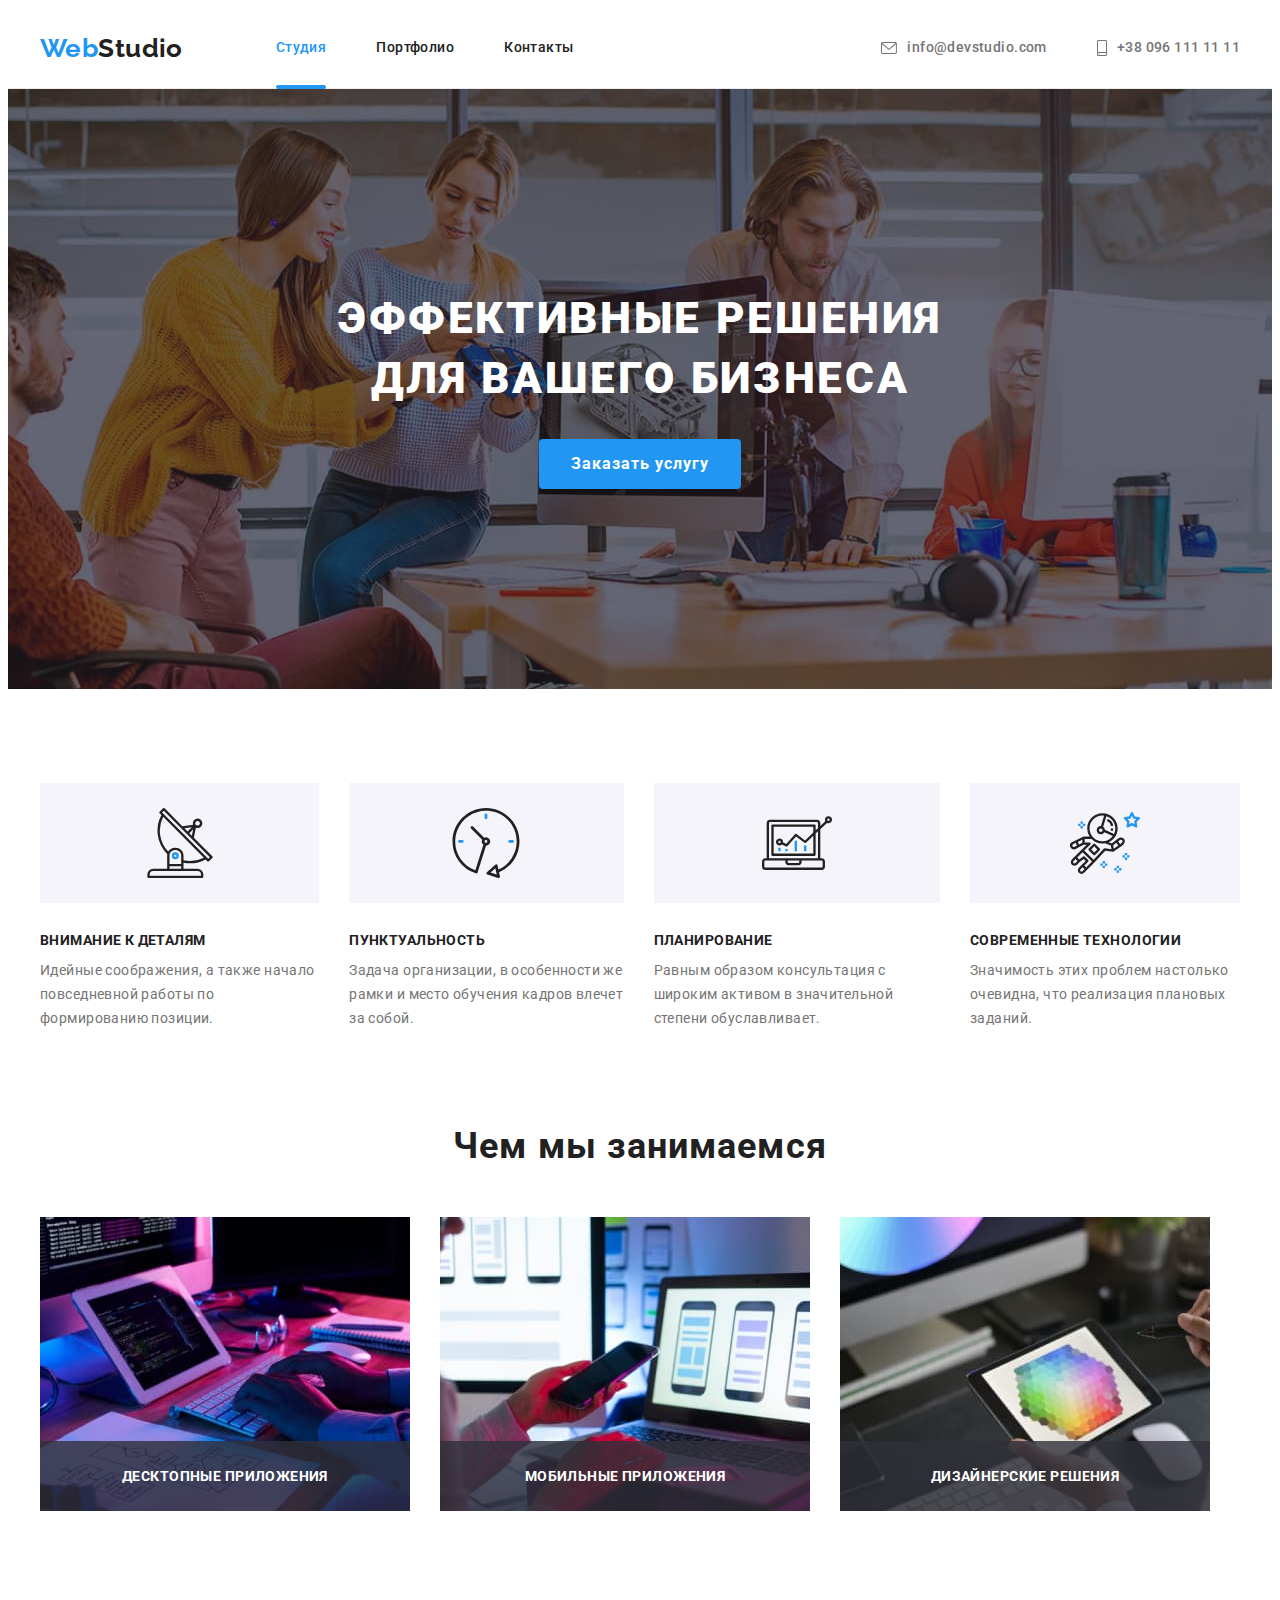
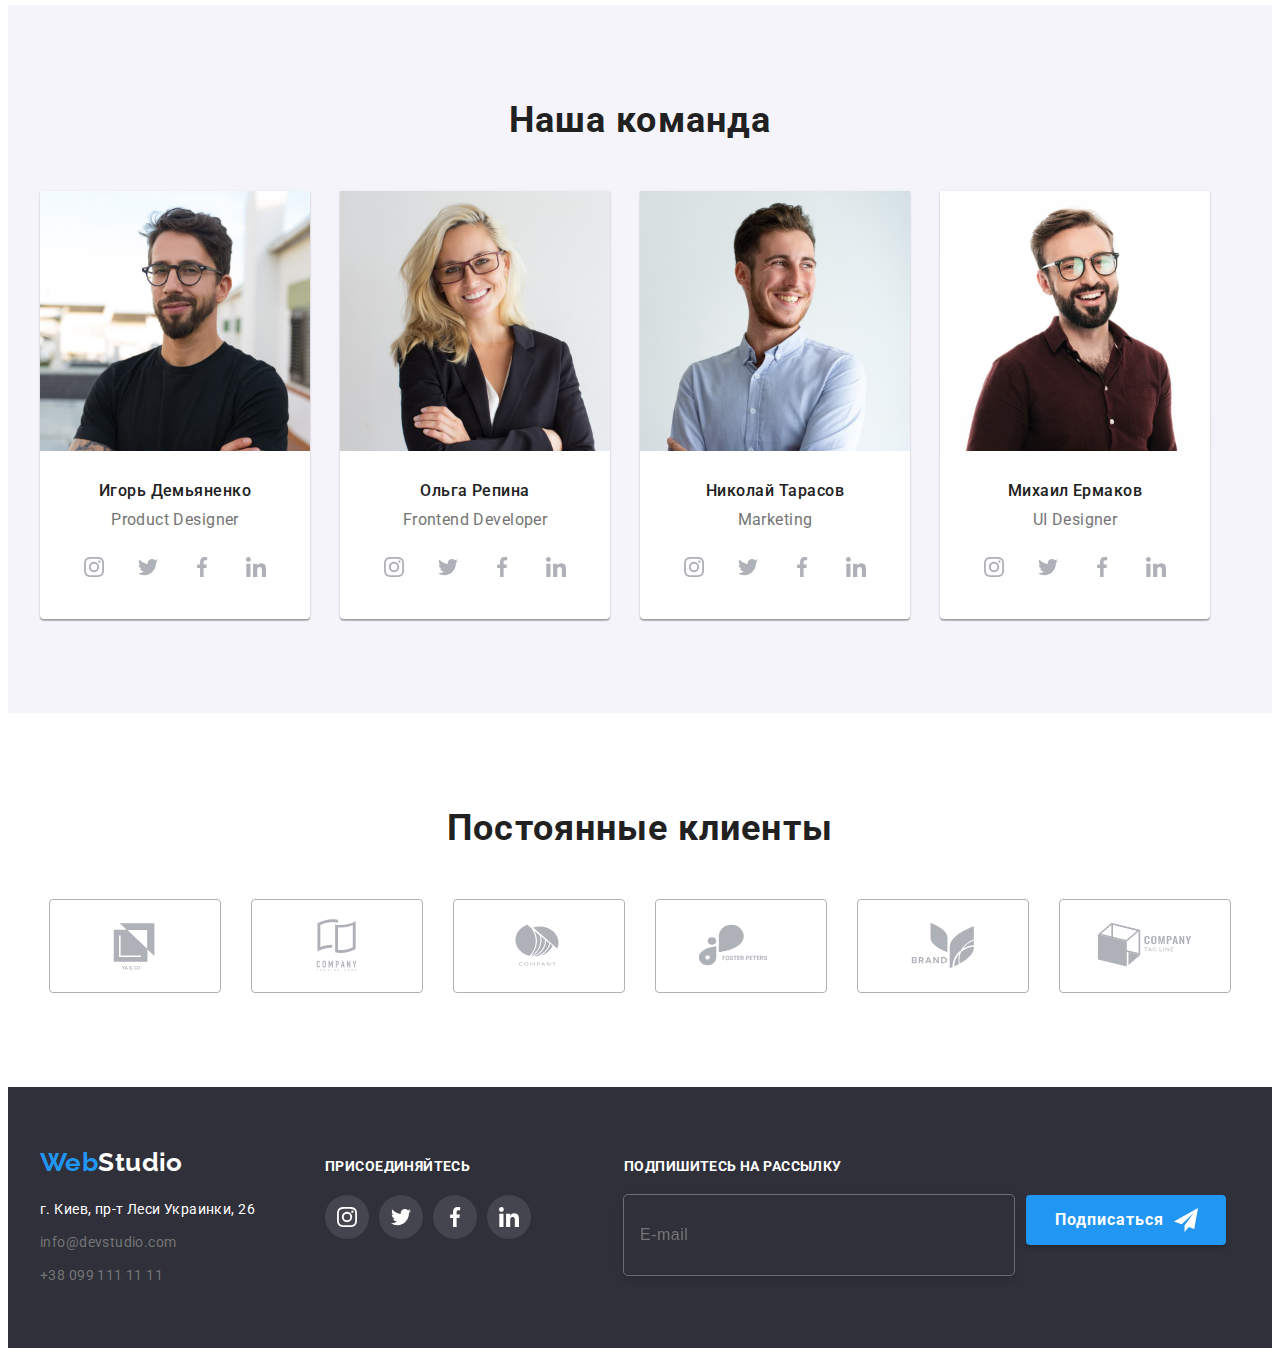
==== index.html @ 765ac51c "Initial commit" ====
<!DOCTYPE html>
<html lang="ru">
  <head>
    <meta charset="UTF-8" />
    <meta http-equiv="X-UA-Compatible" content="IE=edge" />
    <meta name="viewport" content="width=device-width, initial-scale=1.0" />
    <title>HomeWork</title>
    <!-- normolize -->
    <link
      rel="stylesheet"
      href="https://cdnjs.cloudflare.com/ajax/libs/modern-normalize/1.1.0/modern-normalize.min.css"
      integrity="sha512-wpPYUAdjBVSE4KJnH1VR1HeZfpl1ub8YT/NKx4PuQ5NmX2tKuGu6U/JRp5y+Y8XG2tV+wKQpNHVUX03MfMFn9Q=="
      crossorigin="anonymous"
      referrerpolicy="no-referrer"
    />

    <!-- styles -->
    <link rel="stylesheet" href="./css/styles.css" />
    <!-- fonts -->
    <link rel="preconnect" href="https://fonts.googleapis.com" />
    <link rel="preconnect" href="https://fonts.gstatic.com" crossorigin />
    <link
      href="https://fonts.googleapis.com/css2?family=Raleway:wght@700&family=Roboto:wght@400;500;700;900&display=swap"
      rel="stylesheet"
    />
  </head>

  <body>
    <header class="site-top">
      <div class="container head-nav">
        <nav class="site-top-nav">
          <a class="link logo top" href="./index.html" lang="en"
            >Web<span class="half-logo-top">Studio</span></a
          >
          <ul class="list site-nav">
            <li class="menu menu-current">
              <a class="link studio current" href="./index.html">Студия</a>
            </li>
            <li class="menu">
              <a class="link portfolio" href="./portfolio.html">Портфолио</a>
            </li>
            <li class="menu">
              <a class="link contacts" href="#">Контакты</a>
            </li>
          </ul>
        </nav>
        <ul class="list site-contact">
          <li class="menu">
            <a class="link email" href="mailto:info@devstudio.com">
                <svg class="icon-email" width="16" height="12">
                    <use href="./images/icons.svg#icon-email"></use>
                </svg>
                info@devstudio.com
            </a>
          </li>
          <li class="menu">
            <a class="link tel" href="tel:+380961111111">
                <svg class="icon-smartphone" width="10" height="16">
                    <use href="./images/icons.svg#icon-smartphone"></use>
                </svg>
                +38 096 111 11 11</a>
          </li>
        </ul>
      </div>
    </header>
    <main>
      <!-- section hat -->
      <!-- <div class="overlay"> -->
      <section class="hat">
        <div class="container">
          <h1 class="tagline-hat">Эффективные решения для вашего бизнеса</h1>
          <button class="hat-btn"  type="button" data-modal-open>Заказать услугу</button>
        </div>
      </section>
      <!-- </div> -->

      <!--section peculiarities -->
      <section class="peculiarities section">
        <div class="container">
          <h2 class="visually-hidden">Особенности</h2>
          <ul class="list peculiarities-list">
            <li class="ideas">
                <div class="container-icon">
                    <svg class="icon-antenna" width="70" height="70">
                    <use href="./images/icons.svg#icon-antenna"></use>
                  </svg>
                </div>
                
              <h3 class="tagline-peculiarities">Внимание к деталям</h3>
              <p class="different-peculiarities">
                Идейные соображения, а также начало повседневной работы по формированию позиции.
              </p>
            </li>
            <li class="ideas">
                <div class="container-icon">
                    <svg class="icon-clock" width="70" height="70">
                    <use href="./images/icons.svg#icon-clock"></use>
                  </svg>
                </div>
              <h3 class="tagline-peculiarities">Пунктуальность</h3>
              <p class="different-peculiarities">
                Задача организации, в особенности же рамки и место обучения кадров влечет за собой.
              </p>
            </li>
            <li class="ideas">
                <div class="container-icon">
                    <svg class="icon-diagram" width="70" height="70">
                    <use href="./images/icons.svg#icon-diagram"></use>
                  </svg>
                </div>
              <h3 class="tagline-peculiarities">Планирование</h3>
              <p class="different-peculiarities">
                Равным образом консультация с широким активом в значительной степени обуславливает.
              </p>
            </li>

            <li class="ideas">
                <div class="container-icon">
                    <svg class="icon-astronaut" width="70" height="70">
                    <use href="./images/icons.svg#icon-astronaut"></use>
                  </svg>
                </div>
              <h3 class="tagline-peculiarities">Современные технологии</h3>
              <p class="different-peculiarities">
                Значимость этих проблем настолько очевидна, что реализация плановых заданий.
              </p>
            </li>
          </ul>
        </div>
      </section>

      <!-- We doing -->
      <section class="we-doing section">
        <div class="container">
          <h2 class="tageline-we-doing">Чем мы занимаемся</h2>
          <ul class="list we-doing-list">
            <li class="paragraf">
              <img class="we-doing-picture" src="images/backend.jpg" alt="backend" width="370" />
              <p class="we-doing-picture-description">Десктопные приложения</p>
            </li>
            <li class="paragraf">
              <img class="we-doing-picture" src="images/frontend.jpg" alt="frontend" width="370" />
              <p class="we-doing-picture-description">Мобильные приложения</p>
            </li>
            <li class="paragraf">
              <img class="we-doing-picture" src="images/design.jpg" alt="design" width="370" />
              <p class="we-doing-picture-description">Дизайнерские решения</p>
            </li>
          </ul>
        </div>
      </section>

      <!-- Our team -->
      <section class="our-team section">
        <div class="container">
          <h2 class="our-team-tagline">Наша команда</h2>
          <ul class="list our-team-list">
            <li class="our-team-block">
              <img
                class="our-team-picture demianenko"
                src="images/id.jpg"
                alt="product designer"
                width="270"
              />
              <div class="container-team">
                <h3 class="name-our-team">Игорь Демьяненко</h3>
                <p class="description-our-team" lang="en">Product Designer</p>
                <ul class="list social-team-list">
                  <li class="social-team-li">
                    <a class="link social-team-link" href="#" target="_blank" rel="noreferrer noopener">
                      <svg class="icon-social-team" width="20" height="20">
                        <use href="./images/icons.svg#icon-instagram"></use>
                      </svg>
                    </a>
                  </li>
                  <li class="social-team-li">
                    <a class="link social-team-link" href="#" target="_blank" rel="noreferrer noopener">
                      <svg class="icon-social-team" width="20" height="20">
                        <use href="./images/icons.svg#icon-twitter"></use>
                      </svg>
                    </a>
                  </li>
                  <li class="social-team-li">
                    <a class="link social-team-link" href="#" target="_blank" rel="noreferrer noopener">
                      <svg class="icon-social-team" width="20" height="20">
                        <use href="./images/icons.svg#icon-facebook"></use>
                      </svg>
                    </a>
                  </li>
                  <li class="social-team-li">
                    <a class="link social-team-link" href="#" target="_blank" rel="noreferrer noopener">
                      <svg class="icon-social-team" width="20" height="20">
                        <use href="./images/icons.svg#icon-linkedin"></use>
                      </svg>
                    </a>
                  </li>
                </ul>

              </div>
            </li>
            <li class="our-team-block">
              <img
                class="our-team-picture repina"
                src="images/ot.jpg"
                alt="frontend developer"
                width="270"
              />
              <div class="container-team">
                <h3 class="name-our-team">Ольга Репина</h3>
                <p class="description-our-team" lang="en">Frontend Developer</p>
                <ul class="list social-team-list">
                  <li class="social-team-li">
                    <a class="link social-team-link" href="#" target="_blank" rel="noreferrer noopener">
                      <svg class="icon-social-team width="20" height="20">
                        <use href="./images/icons.svg#icon-instagram"></use>
                      </svg>
                    </a>
                  </li>
                  <li class="social-team-li">
                    <a class="link social-team-link" href="#" target="_blank" rel="noreferrer noopener">
                      <svg class="icon-social-team width="20" height="20">
                        <use href="./images/icons.svg#icon-twitter"></use>
                      </svg>
                    </a>
                  </li>
                  <li class="social-team-li">
                    <a class="link social-team-link" href="#" target="_blank" rel="noreferrer noopener">
                      <svg class="icon-social-team width="20" height="20">
                        <use href="./images/icons.svg#icon-facebook"></use>
                      </svg>
                    </a>
                  </li>
                  <li class="social-team-li">
                    <a class="link social-team-link" href="#" target="_blank" rel="noreferrer noopener">
                      <svg class="icon-social-team width="20" height="20">
                        <use href="./images/icons.svg#icon-linkedin"></use>
                      </svg>
                    </a>
                  </li>
                </ul> 
              </div>
            </li>
            <li class="our-team-block">
              <img
                class="our-team-picture tarasov"
                src="images/nt.jpg"
                alt="marketing"
                width="270"/>
              <div class="container-team">
                <h3 class="name-our-team">Николай Тарасов</h3>
                <p class="description-our-team" lang="en">Marketing</p>
                <ul class="list social-team-list">
                  <li class="social-team-li">
                    <a class="link social-team-link" href="#" target="_blank" rel="noreferrer noopener">
                      <svg class="icon-social-team width="20" height="20">
                        <use href="./images/icons.svg#icon-instagram"></use>
                      </svg>
                  </a>
                  </li>
                  <li class="social-team-li">
                    <a class="link social-team-link" href="#" target="_blank" rel="noreferrer noopener">
                      <svg class="icon-social-team width="20" height="20">
                        <use href="./images/icons.svg#icon-twitter"></use>
                      </svg>
                    </a>
                  </li>
                  <li class="social-team-li">
                    <a class="link social-team-link" href="#" target="_blank" rel="noreferrer noopener">
                      <svg class="icon-social-team width="20" height="20">
                        <use href="./images/icons.svg#icon-facebook"></use>
                      </svg>
                    </a>
                  </li>
                  <li class="social-team-li">
                    <a class="link social-team-link" href="#" target="_blank" rel="noreferrer noopener">
                      <svg class="icon-social-team width="20" height="20">
                        <use href="./images/icons.svg#icon-linkedin"></use>
                      </svg>
                    </a>
                  </li>
                </ul> 
              </div>
            </li>
            <li class="our-team-block">
              <img
                class="our-team-picture ermakov"
                src="images/img-3.jpg"
                alt="UI designer"
                width="270"
              />
              <div class="container-team">
                <h3 class="name-our-team">Михаил Ермаков</h3>
                <p class="description-our-team" lang="en">UI Designer</p>
                <ul class="list social-team-list">
                  <li class="social-team-li">
                    <a class="link social-team-link" href="#" target="_blank" rel="noreferrer noopener">
                      <svg class="icon-social-team width="20" height="20">
                        <use href="./images/icons.svg#icon-instagram"></use>
                      </svg>
                    </a>
                  </li>
                  <li class="social-team-li">
                    <a class="link social-team-link" href="#" target="_blank" rel="noreferrer noopener">
                      <svg class="icon-social-team width="20" height="20">
                        <use href="./images/icons.svg#icon-twitter"></use>
                      </svg>
                    </a>
                  </li>
                  <li class="social-team-li">
                    <a class="link social-team-link" href="#" target="_blank" rel="noreferrer noopener">
                      <svg class="icon-social-team width="20" height="20">
                        <use href="./images/icons.svg#icon-facebook"></use>
                      </svg>
                    </a>
                  </li>
                  <li class="social-team-li">
                    <a class="link social-team-link" href="#" target="_blank" rel="noreferrer noopener">
                      <svg class="icon-social-team width="20" height="20">
                        <use href="./images/icons.svg#icon-linkedin"></use>
                      </svg>
                    </a>
                  </li>
                </ul>
              </div>
            </li>
          </ul>
        </div>
      </section>
      <!-- постоянные клиенты -->
      <section class="section clients">
        <div class="container">
          <h2 class="tageline-clients">Постоянные клиенты</h2>
          <ul class="list our-clients">
            <li class="some-client">
              <a class="link clients-link" href="#" target="_blank" rel="noreferrer noopener">
                <svg class="icon-clients" width="106" height="60">
                  <use href="./images/icons.svg#icon-logo"></use>
                </svg>
              </a>
            </li>
            <li class="some-client">
              <a class="link clients-link" href="#" target="_blank" rel="noreferrer noopener">
                <svg class="icon-clients" width="106" height="60">
                  <use href="./images/icons.svg#icon-logo-1"></use>
                </svg>
              </a>
            </li>
            <li class="some-client">
              <a class="link clients-link" href="#" target="_blank" rel="noreferrer noopener">
                <svg class="icon-clients" width="106" height="60">
                  <use href="./images/icons.svg#icon-logo-2"></use>
                </svg>
              </a>
            </li>
            <li class="some-client">
              <a class="link clients-link" href="#" target="_blank" rel="noreferrer noopener">
                <svg class="icon-clients" width="106" height="60">
                  <use href="./images/icons.svg#icon-logo-3"></use>
                </svg>
              </a>
            </li>
            <li class="some-client">
              <a class="link clients-link" href="#" target="_blank" rel="noreferrer noopener">
                <svg class="icon-clients" width="106" height="60">
                  <use href="./images/icons.svg#icon-logo-4"></use>
                </svg>
              </a>
            </li>
            <li class="some-client">
              <a class="link clients-link" href="#" target="_blank" rel="noreferrer noopener">
                <svg class="icon-clients" width="106" height="60">
                  <use href="./images/icons.svg#icon-logo-5"></use>
                </svg>
              </a>
            </li>
          </ul>
        </div>
      </section>
    </main>

    <footer class="site-bottom">
      <div class="container container-bottom">
        <div class="bottom-nav">
          <a class="link logo bottom" href="./index.html" lang="en"
            >Web<span class="half-logo-bottom">Studio</span></a
          >
          <address class="navigation-bottom">
            <ul class="list bottom">
              <li>
                <a
                  class="link adress-bottom"
                  href="https://goo.gl/maps/gmw98fR5VfGrEu179"
                  target="_blank"
                  rel="noreferrer noopener"
                  >г. Киев, пр-т Леси Украинки, 26</a
                >
              </li>
              <li>
                <a class="link email-bottom" href="mailto:info@devstudio.com">info@devstudio.com</a>
              </li>
              <li>
                <a class="link tel-bottom" href="tel:+380991111111">+38 099 111 11 11</a>
              </li>
            </ul>
          </address>
        </div>
        <!-- соцсети -->
        
          <div class="bottom-social">
            <p class="tageline-social">присоединяйтесь</p>
            <ul class="list social-list">
              <li class="bottom-social-link">
                <a class="link bottom-link" href="#" target="_blank" rel="noreferrer noopener">
                    <svg class="icon-social-bottom" width="20" height="20">
                      <use href="./images/icons.svg#icon-instagram"></use>
                    </svg>
                  </a>
              </li>
              <li class="bottom-social-link">
                <a class="link bottom-link" href="#" target="_blank" rel="noreferrer noopener">
                    <svg class="icon-social-bottom" width="20" height="20">
                      <use href="./images/icons.svg#icon-twitter"></use>
                    </svg>
                  </a>
              </li>
              <li class="bottom-social-link">
                <a class="link bottom-link" href="#" target="_blank" rel="noreferrer noopener">
                    <svg class="icon-social-bottom" width="20" height="20">
                      <use href="./images/icons.svg#icon-facebook"></use>
                    </svg>
                  </a>
              </li>
              <li class="bottom-social-link">
                <a class="link bottom-link" href="#" target="_blank" rel="noreferrer noopener">
                    <svg class="icon-social-bottom" width="20" height="20">
                      <use href="./images/icons.svg#icon-linkedin"></use>
                    </svg>
                  </a>
              </li>
            </ul>
          </div>
          <!-- форма подписки -->
        <div class="container-form-bottom">
          <p class="tageline-social social-form-bottom">Подпишитесь на рассылку</p>
          <form class="form-bottom">
            <input class="bottom-input-email"
             type="email"
             name="bottom-user-email"
             placeholder="E-mail"
             id="bottom-user-mail"
             required>

             <button class=" btn bottom-submit-btn" type="submit">Подписаться
              <svg class="icon-send-bottom" width="24" height="24">
                <use href="./images/icons.svg#icon-send"></use>
              </svg>
             </button>
          </form>
        </div>
      </div>
    </footer>

    <!-- модальне вікно -->
    <div class="backdrop is-hidden" data-modal>
      <div class="modal" >
        <button class="close-button" type="button" data-modal-close>
          <svg class="icon-close" width="18" height="18">
            <use href="./images/icons.svg#icon-close-black"></use>
        </svg>
        </button>
        <!-- форма подписки -->
        
        <form class="modal-form" autocomplete="off">
          <p class="modal-tag">Оставьте свои данные, мы вам перезвоним</p>
          
          <div class="form-field form-field-name">
            <label class="form-label form-label-name" for="user-name">Имя
            </label>
            <input 
            class="form-input form-input-name" 
            type="text"  
            name="user-name"
            minlength="2" 
            id="user-name"
            required>
            <svg class=" icon-modal icon-person-modal" width="18" height="18">
              <use href="./images/icons.svg#icon-person-modal"></use>
            </svg>
          </div>

          <div class="form-field form-field-phone">
            <label class="form-label" for="user-phone" >Телефон
            </label>
            <input
            class="form-input form-input-phone" 
            type="tel"  
            name="user-phone" 
            id="user-phone"
            required>
            <svg class="icon-modal icon-phone-modal" width="18" height="18">
              <use href="./images/icons.svg#icon-phone-modal"></use>
            </svg>
            
          </div>

          <div class="form-field form-field-email">
            <label class="form-label" for="user-email">
              Почта 
            </label>
            <input
             class="form-input form-input-email"
             type="email" 
             name="user-email"
             id="user-mail"
             required>
            <svg class="icon-modal icon-email-modal" width="18" height="18">
              <use href="./images/icons.svg#icon-email-modal"></use>
            </svg>
          </div>

          <div class="form-field message">
            <label for="user-message" class="form-label">
            Комментарий
            </label>
            <textarea 
            class="form-message" 
            name="user-message" rows="5"
            minlength="5" 
            placeholder="Введите текст" 
            id="user-message"></textarea>
          </div>

          <label class="form-checkbox">
            <input 
            class="visually-hidden form-checkbox-input" type="checkbox" name="user-agreement"
            required>
            <span class="icon-check-custom">
              <svg class="icon-checked" width="16" height="15">
                <use href="./images/icons.svg#icon-checked"></use>
             </svg>
            </span>
            
            <span 
            class="user-checkbox" for="user-agreement">Соглашаюсь с рассылкой и принимаю 
            <a class="agreement-document"
             href="#" target="_blank" rel="noreferrer noopener">Условия договора</a>
           </span>
          </label>

          <button class="btn-modal-push" type="submit">Отправить</button>
        
        </form>
      </div>
      </div>
    </div>
    <script src="./js/modal.js"></script>
  </body>
</html>
---- css/styles.css ----
/* *,
*::before,
*::after {
  box-sizing: border-box;
} */


:root {
    --bk-color-body: #E5E5E5;
    --border-line-header: #ECECEC;
    --base-blue-color: #2196F3;
    --txt-gray-color: #757575;
    --txt-darkgray-color: #212121;
    --hover-txt-btn: #FFFFFF;
    --bk-cl-btn: #F5F4FA;
    --bk-cl-darkgray:#2F303A;
    --tagline-gray-cl:#212121;
    --bk-hat-blue:#188CE8;
    --pr-br-cl: #EEEEEE;
    --icon-fon: #F5F4FA;
    --color-social-icon-team: #AFB1B8;
    --bkc-p-we-doing: rgba(47, 48, 58, 0.8);

    /* animation */
    --animation: 250ms, cubic-bezier(0.4, 0, 0.2, 1);
}
body {
    font-family: 'Roboto', sans-serif;
    font-size: 14px;
    letter-spacing: 0.03em;
    background-color: var(--hover-txt-btn);
    color: var(--txt-gray-color);
}
h1,
h2,
h3,
h4,
h5,
h6,
p {
    margin: 0;
}
img {
    display: block;
    max-width: 100%;
    height: auto;
}
address {
    font-style: normal;
}
.container {
    width: 1200px;
    margin-left: auto;
    margin-right: auto;
    padding-left: 15px;
    padding-right: 15px;
}
.section { 
    padding-top: 94px;
    padding-bottom: 94px;
}
.list {
    list-style: none;
    margin: 0;
    padding: 0;
}
.link {
    text-decoration: none;
}
.site-top {
    border-bottom: 1px solid var(--border-line-header);
}


/* логотип */
.logo {
    color: var(--base-blue-color);
    font-family: 'Raleway', sans-serif;
    font-weight: 700;
    font-size: 26px;
    line-height: 1.19;
      
}
.half-logo-top {
    color:var(--txt-darkgray-color);
}

/* навигация в хэдэр */

.site-nav,
.site-contact,
.site-top-nav,
.head-nav {
    display: flex;
}
.site-nav {
    margin-left: 93px;
}
.site-top-nav,
.head-nav {
    align-items:center;
}
.site-contact {
    margin-left: auto;
}

.site-nav .menu:not(:last-child) {
    margin-right: 50px;
}
.site-contact .menu + .menu {
    margin-left: 50px;
}
.menu .portfolio,
.menu .studio, 
.menu .contacts,
.menu .email,
.menu .tel  {
    display: block;
    padding-top: 32px;
    padding-bottom: 32px;
}

.studio, 
.portfolio, 
.contacts {
    font-weight: 500;
    color: var(--txt-darkgray-color);
    font-size: 14px;
    line-height: 1.14;

    transition-property:color;
    transition-duration: 250ms;
    transition-timing-function: cubic-bezier(0.4, 0, 0.2, 1);
    
}
.studio:hover, 
.portfolio:hover, 
.contacts:hover {
    color: var(--base-blue-color);    
}
.studio:focus, 
.portfolio:focus, 
.contacts:focus {
    color: var(--base-blue-color);
}
.current {
    color: var(--base-blue-color);
}
.menu-current {
    position: relative;
}
.current::after {
    position:absolute;
    bottom: -1px;
    content:"";
    width: 100%;
    height: 4px;
    display: block;

    background-color: var(--base-blue-color);
    border-radius: 2px;

}

/* список контакты и email */
.email,
.tel {
    color:var(--txt-gray-color);
    font-weight: 500;
    font-size: 14px;
    line-height: 1.14;

    transition-property:color;
    transition-duration: 250ms;
    transition-timing-function: cubic-bezier(0.4, 0, 0.2, 1);

}
.link.email {
    display: flex;
    align-items: center;
}
.icon-email {
    fill: currentColor;
    margin-right: 10px;
}
.link.tel {
    display: flex;
    align-items: center;
}
.icon-smartphone {
    fill: currentColor;
    margin-right: 10px;
}

.email:hover, 
.tel:hover {
    color: var(--base-blue-color);    
}
.email:focus, .tel:focus {
    color:var(--base-blue-color);
}



/* начало контента странички портфолио */
/* основное меню Фильтры кнопки */


.list.filter-list {
    margin-bottom: 50px;

    display: flex;
    justify-content: center;
}
.filter-list .filter-btn + .filter-btn {
    margin-left: 8px;
}
.btn {
    padding: 6px 22px;

    background-color: var(--bk-cl-btn);
    border-radius: 4px;
    border: none;
    color: var(--txt-darkgray-color);
    font-family: 'Roboto', sans-serif;
    font-weight: 500;
    font-size: 16px;
    line-height: 1.62;
    letter-spacing: 0.03em;
    cursor: pointer;
    
    transition-property:color, background-color, box-shadow;
    transition-duration: 250ms;
    transition-timing-function: cubic-bezier(0.4, 0, 0.2, 1);

    
}
.btn:hover,
.btn:focus {
    background-color: var(--base-blue-color);
    color: var(--hover-txt-btn);
    box-shadow: 0px 3px 1px rgba(0, 0, 0, 0.1), 0px 1px 2px rgba(0, 0, 0, 0.08), 0px 2px 2px rgba(0, 0, 0, 0.12);
}
.btn.oll {
    min-width: 73px;
}
.btn.web {
    min-width: 128px;
}
.btn.app {
    min-width: 145px;
}
.btn.design {
    min-width: 103px;
}
.btn.marketing {
    min-width: 130px;
}


/* портфолио */
.progect-list {
    display: flex;
    flex-wrap: wrap;
}
.name-progect {
    font-size: 18px;
    line-height: 2;
    letter-spacing: 0.03em;  
    color: var(--txt-darkgray-color);
    margin-top: 0;
    margin-bottom: 4px;
}
.progect {
    
    /* background-color: var(--hover-txt-btn);
    /* border: 1px solid var(--pr-br-cl); */
    margin-bottom: 30px;
    margin-left: 30px;
    width: 370px;
}
.progect-link {
    position: relative;
    display: block;
    overflow: hidden;
    
    color: currentColor;
    text-decoration: none;
    transition:  box-shadow 250ms cubic-bezier(0.4, 0, 0.2, 1);
    
}
.progect-link:hover,
.progect-link:focus {
    box-shadow: 0px 1px 1px rgba(0, 0, 0, 0.12), 0px 4px 4px rgba(0, 0, 0, 0.06), 1px 4px 6px rgba(0, 0, 0, 0.16);
}
.container-overlay {
    position: relative;
    display: flex;
}
.overlay {
    position: absolute;
	top: 0;
	left: 0;
    opacity: 0;

	transform: scaleY(0);
    transform-origin: bottom center;

    padding: 63px 24px;
	align-items: center;
	justify-content: center;
	
	background-color: rgba(33, 150, 243, 0.9);
    font-size: 18px;
    line-height: 28px;
    letter-spacing: 0.03em;
    color: var(--hover-txt-btn);

	transition: transform 250ms cubic-bezier(0.4, 0, 0.2, 1), opacity 250ms cubic-bezier(0.4, 0, 0.2, 1);
}

.progect-link:hover .overlay,
.progect-link:focus .overlay {
    transform:scaleY(100%);
    opacity: 1;
}


.progect:nth-last-child(-n + 3) {
    margin-bottom: 0; 
}

.progect:nth-child(3n + 1) {
    margin-left: 0; 
}
.container-list {
    padding: 20px 24px;
    border: solid 1px var(--pr-br-cl);
    border-top: none;
    
}
.description {
    line-height: 1.88;
    letter-spacing: 0.03em;
    font-size: 16px;
    margin: 0;
}
/* конец контента странички портфолио */


/* футер */
.site-bottom {
    background-color: var(--bk-cl-darkgray);
    padding-top: 60px;
    padding-bottom: 60px;
}
.logo.bottom {
    margin-bottom: 20px;
    display: inline-block;
}
.half-logo-bottom {
    color: var(--hover-txt-btn);
}

/* .navigation-bottom {
    font-style:normal; 
}*/
.list.bottom li {
    margin-bottom: 9px;
}
.list.bottom li:last-child {
    margin-bottom: 0;
}
.adress-bottom {
    text-decoration: none;
    line-height: 1.71;
    color: var(--hover-txt-btn);

    transition-property:color;
    transition-duration: 250ms;
    transition-timing-function: cubic-bezier(0.4, 0, 0.2, 1);
}
.adress-bottom:hover, 
.adress-bottom:focus {
    color: var(--base-blue-color);

}
.email-bottom, 
.tel-bottom {
    text-decoration: none;
    color: var( --txt-gray-color);
    line-height: 1.71;

    transition-property:color;
    transition-duration: 250ms;
    transition-timing-function: cubic-bezier(0.4, 0, 0.2, 1);
}
.email-bottom:hover, 
.tel-bottom:hover,
.email-bottom:focus,
.tel-bottom:focus {
    color: var(--base-blue-color);
}


/* начало контент главной странички */
/* шапка */
.hat {
    background-color: var(--bk-cl-darkgray);
    text-align: center;

    padding-top: 200px;
    padding-bottom: 200px;
    max-width: 1600px;
    margin-left: auto;
    margin-right: auto;

    background-image: linear-gradient( rgba(47, 48, 58, 0.4),  rgba(47, 48, 58, 0.4)), url(../images/background-team.jpg);
    background-size: cover;
    background-position: center;
    background-repeat: no-repeat;
  
}
.tagline-hat {
    color: var(--hover-txt-btn);
    font-weight: 900;
    font-size: 44px;
    line-height: 1.36;
    letter-spacing: 0.06em;
    text-transform: uppercase;

    width: 696px;
    margin: 0 auto 30px;
    
}
.hat-btn {
    padding: 10px 32px;
    min-width: 200px;
    cursor: pointer;

    font-weight: 700;
    font-family:'Roboto', sans-serif;
    font-size: 16px;
    line-height: 1.88;
    letter-spacing: 0.06em;
    color:var(--hover-txt-btn);
    background-color: var(--base-blue-color);
    box-shadow: 0px 4px 4px rgba(0, 0, 0, 0.15);

    border-radius: 4px;
    border: none;
    
    transition-property:inherit;
    transition-duration: 250ms;
    transition-timing-function: cubic-bezier(0.4, 0, 0.2, 1);
}
.hat-btn:hover,
.hat-btn:focus {
    background-color: var( --bk-hat-blue);

}

/* особенности */
.visually-hidden {
    position: absolute;
    width: 1px;
    height: 1px;
    margin: -1px;
    border: 0;
    padding: 0;
    
    white-space: nowrap;
    clip-path: inset(100%);
    clip: rect(0 0 0 0);
    overflow: hidden;
  }

.section:nth-child(2) {
    padding-bottom: 0;
}
/* чем мы занимамся */
.peculiarities-list {
    display: flex;
}
.peculiarities-list .ideas + .ideas {
    margin-left: 30px;
}
.ideas {
    min-width: 270px;
}
.container-icon {
    display: flex;
    justify-content: center;
    align-items: center;
    margin-bottom: 30px;
    background-color: var(--icon-fon);
    /* width: 270px; */
    height: 120px;
}

.tagline-peculiarities {
    font-size: 14px;
    line-height: 1.14;
    letter-spacing: 0.03em;
    text-transform: uppercase;
    color: var(--tagline-gray-cl);
    margin-top: 0;
    margin-bottom: 10px;
}
.different-peculiarities {
    font-size: 14px;
    line-height: 1.71;
    letter-spacing: 0.03em;
    margin: 0;
}
/* we doing */
.tageline-we-doing {
    font-size: 36px;
    line-height: 1.17;
    text-align: center;
    letter-spacing: 0.03em;
    color: var(--tagline-gray-cl);

    margin-top: 0;
    margin-bottom: 50px;
}
.we-doing-list {
    display: flex;
}
.we-doing-list .paragraf + .paragraf {
    margin-left: 30px;
}
.we-doing-picture {
    cursor: pointer;

    transition-property: filter;
    transition-duration: 250ms;
    transition-timing-function: cubic-bezier(0.4, 0, 0.2, 1);
    
}
.we-doing-picture:hover {
    filter: drop-shadow(0px 4px 4px rgba(0, 0, 0, 0.25));
}
.we-doing-picture-description {
    position: absolute;

    width: 100%;
    display: flex;
    height: 70px;
    align-items: center;
    justify-content: center;

    bottom: 0;
    pointer-events: none;
 
    font-weight: 700;
    text-transform: uppercase;
    color: var(--hover-txt-btn);
    background-color: var(--bkc-p-we-doing);
}
.paragraf {
    position: relative;
}
/* our team */
.our-team {
    background-color: var(--bk-cl-btn);
    
}
.our-team-tagline {
    font-size: 36px;
    line-height: 1.17;
    text-align: center;
    letter-spacing: 0.03em;
    color:var(--tagline-gray-cl);
    margin-top: 0;
    margin-bottom: 50px;
}
.our-team-list {
    display: flex;
}
.our-team-list .our-team-block + .our-team-block {
    margin-left: 30px;

}
.container-team {
    padding-top: 30px;
    padding-bottom: 30px;

}
.name-our-team {
    font-weight: 500;
    font-size: 16px;
    line-height: 1.19;
    text-align: center;
    letter-spacing: 0.03em;
    color: var(--tagline-gray-cl);
    margin-top: 0;
    margin-bottom: 10px;
}
.description-our-team {
    margin-bottom: 16px;

    line-height: 1.19;
    text-align: center;
    font-size: 16px;
}

.social-team-list {
    display: flex;
    justify-content: center;
    align-items: center
}
.social-team-list .social-team-li + .social-team-li {
    margin-left: 10px;
}
.social-team-link {
    display: inline-flex;
    width: 44px;
    height: 44px;
    align-items: center;
    justify-content: center;
    border-radius: 50%;

    color: var(--color-social-icon-team);

    transition-property: color, background-color;
    transition-duration: 250ms;
    transition-timing-function: cubic-bezier(0.4, 0, 0.2, 1);
}
.social-team-link:hover,
.social-team-link:focus {
    background-color: var(--base-blue-color);
    color: var(--hover-txt-btn);
}
.icon-social-team {
    fill: currentColor;
}

.our-team-block {
    background: var(--hover-txt-btn);
    box-shadow: 0px 1px 3px rgba(0, 0, 0, 0.12), 0px 1px 1px rgba(0, 0, 0, 0.14), 0px 2px 1px rgba(0, 0, 0, 0.2);
    border-radius: 0px 0px 4px 4px;
    text-align: center;
}
.demianenko {
    background: url(4853.jpg);
}
.repina {
    background: url(5844.jpg);
}
.tarasov {
    background: url(16166.jpg);
}
.ermakov {
    background: url(2968.jpg);
}

/* постоянные клиенты */
.tageline-clients {
    font-size: 36px;
    line-height: 1.17;
    text-align: center;
    letter-spacing: 0.03em;
    color: var(--tagline-gray-cl);
    margin-top: 0;
    margin-bottom: 50px;
}
.our-clients {
    display: flex;
    align-items: center;
    justify-content: center;
}
.our-clients .some-client + .some-client {
    margin-left: 30px;
}
 /* .some-client {
    display: flex;
   
} */
.clients-link {
    width: 170px;
    height: 92px;
    border-radius: 4px;
    border:1px solid var(--color-social-icon-team);
    display:inline-flex;
    align-items: center;
    justify-content: center;

    color: var(--color-social-icon-team);

    transition-property: color, border-color;
    transition-duration: 250ms;
    transition-timing-function: cubic-bezier(0.4, 0, 0.2, 1);
}
.icon-clients {
    fill: currentColor;
}
.clients-link:hover,
.clients-link:focus,
.icon-clients:hover,
.icon-clients:focus {
    color: var(--base-blue-color);
    
}
.clients-link:hover,
.clients-link:focus {
    border-color: var(--base-blue-color);
}
/* social */
.tageline-social {
    font-size: 14px;
    font-weight: 700;
    line-height: 1.14;
    text-transform: uppercase;
    color: var(--hover-txt-btn);

   
    margin-bottom: 20px;
}
.container-bottom {
    display: flex;
    align-items: baseline;
}
.bottom-social {
    margin-left: 70px;
} 
.social-list {
    display: flex;
}
.bottom-link {
    display: inline-flex;
    width: 44px;
    height: 44px;
    align-items: center;
    justify-content: center;
    border-radius: 50%;

    background-color: rgba(255, 255, 255, 0.1);
    color: var(--hover-txt-btn);

    transition-property: background-color;
    transition-duration: 250ms;
    transition-timing-function: cubic-bezier(0.4, 0, 0.2, 1);
}
.bottom-link:hover,
.bottom-link:focus {
  
    background-color: var(--base-blue-color);
}
.icon-social-bottom {
    fill: currentColor;
  
}

.social-list .bottom-social-link + .bottom-social-link {
    margin-left: 10px;
}
/* модальне вікно */
.backdrop {
    position: fixed;
    top: 0;
    left: 0;
    opacity: 1;
    visibility: visible;
   

    width: 100%;
    height: 100%;

    background-color: rgba(0, 0, 0, 0.2);

    transition: opacity 250ms cubic-bezier(0.4, 0, 0.2, 1), visibility 250ms cubic-bezier(0.4, 0, 0.2, 1);
    
    
}
.backdrop.is-hidden {
    opacity: 0;
    pointer-events: none;
    visibility: hidden;

}

.modal {
    position: absolute;
    top: 50%;
    left: 50%;
    transform: translate(-50%, -50%);

    width: 528px;
    min-height: 581px;

    background-color: var(--hover-txt-btn);
    box-shadow: 0px 1px 3px rgba(0, 0, 0, 0.12), 0px 1px 1px rgba(0, 0, 0, 0.14), 0px 2px 1px rgba(0, 0, 0, 0.2);
    border-radius: 4px;

}
.close-button {
    position:absolute;
    top: 0;
    right: 0;
    transform: translate(-8px, 8px);

    /* display: flex; */
    width: 30px;
    height: 30px;

    background-color: var(--hover-txt-btn);
    border-radius: 50%;
    border: 1px solid rgba(0, 0, 0, 0.1);
    cursor: pointer;
    

}
.icon-close {
    position: absolute;
    top:50%;
    left:50%;
    transform: translate(-50%, -50%);
    transition: fill 250ms cubic-bezier(0.4, 0, 0.2, 1);
}
.close-button:hover .icon-close,
.close-button:focus .icon-close {
    fill: var(--base-blue-color);
}
/* форма подписки в футере */
.container-form-bottom {
    margin-left: 93px;
}
.form-bottom {
    display:flex;
}
.social-form-bottom {
    margin-bottom: 20px;
}
.bottom-input-email {
    display: inline-block;
    
    width: 358px;
    height: 50px;
    padding: 15px 16px;

    outline: 1px solid rgba(255, 255, 255, 0.3);
    border: none;
    filter: drop-shadow(0px 4px 4px rgba(0, 0, 0, 0.15));
    border-radius: 4px;
    background-color: var(--bk-cl-darkgray);
    color: var(--hover-txt-btn);
    font-size: 16px;
    letter-spacing: 0.03em;
}
.bottom-submit-btn {
    display: flex;
    align-items: center;
    text-align: center;

    margin-left: 12px;
    width: 200px;
    max-height: 50px;
    padding-left: 29px;
    padding-right: 28px;
    cursor: pointer;

    background-color: var(--base-blue-color);
    box-shadow: 0px 4px 4px rgba(0, 0, 0, 0.15);
    border-radius: 4px;
    color: var(--hover-txt-btn);
    letter-spacing: 0.06em;
    font-weight: 700;
}
.icon-send-bottom {
    margin-left: 10px;
    fill: var(--hover-txt-btn);

}
/* конец фoрмы подписки в футере */

/* форма в модалке */
.modal-form {
    padding: 40px;
}
.modal-tag {
    margin-bottom: 12px;
    
    font-weight: 700;
    font-size: 20px;
    text-align: center;
    letter-spacing: 0.03em;
    color: var(--tagline-gray-cl);
}
.form-label {
    display: inline-block;
    font-size: 12px;
    letter-spacing: 0.01em;
    margin-bottom: 4px;
}
.form-input {
   
    width: 448px;
    height: 40px;
    outline: 1px solid rgba(33, 33, 33, 0.2);
    border-radius: 4px;
    border: none;
    padding: 12px 10px 12px 42px;

    transition: outline-color 250ms cubic-bezier(0.4, 0, 0.2, 1);

}
.form-input:focus-within,
.form-input:hover
 {
    outline-color: var(--base-blue-color);
}
.form-input:focus-within ~ .icon-modal,
.form-input:hover ~ .icon-modal { 
    fill: var(--base-blue-color);
    
}
.form-message {
    /* margin-bottom: 20px; */
    padding: 12px 16px;
    resize: none;
    width: 448px;
    height: 120px;
    outline: 1px solid rgba(33, 33, 33, 0.2);
    border-radius: 4px;
    border: none;

    transition: outline-color 250ms cubic-bezier(0.4, 0, 0.2, 1);
}
.form-message:focus-within,
.form-message:hover {
    outline-color: var(--base-blue-color);
}
.form-field {
    position: relative;
    display: flex;
    flex-direction: column;
    text-align: start;
    margin-bottom: 10px;

    transition: border-color 250ms cubic-bezier(0.4, 0, 0.2, 1);
}
.form-field.message {
    margin-bottom: 20px;
}

.icon-modal  {
    position: absolute;
    top: 30px;
    left: 24px;
    transform: translate(-50%);
    transition: fill 250ms cubic-bezier(0.4, 0, 0.2, 1);

}
.agreement-document {
    color: var(--base-blue-color);
}
.form-checkbox {
    display: flex;
    justify-content: center;
    align-content: center;
    margin-bottom: 30px;
    
}
.icon-check-custom {
    display: inline-flex;
    text-align: center;
    justify-content: center;
    margin-right: 8px;
    outline: 2px var(--bk-cl-darkgray) solid;
    outline-offset: -2px;
    border-radius: 2px;

    transition: background-color 250ms cubic-bezier(0.4, 0, 0.2, 1), filter 250ms cubic-bezier(0.4, 0, 0.2, 1), outline-color 250ms cubic-bezier(0.4, 0, 0.2, 1);
   
}

.icon-checked { 
    fill: var(--hover-txt-btn);
}
.form-checkbox-input:checked + .icon-check-custom {
    background-color: var(--base-blue-color);
    filter: drop-shadow(0px 4px 4px rgba(0, 0, 0, 0.25));
    outline-color: var(--base-blue-color); 
}
 
.btn-modal-push {
    display: block;
    width: 200px;
    height: 50px;
    margin-left: auto;
    margin-right: auto;
    text-align: center;

    background-color: var(--base-blue-color);
    box-shadow: 0px 4px 4px rgba(0, 0, 0, 0.15);
    border: none;
    border-radius: 4px;
    cursor: pointer;

    color: var(--hover-txt-btn);
    font-weight: 700;
    font-size: 16px;
    line-height: 30px;
    letter-spacing: 0.06em;
    transition: background-color 250ms cubic-bezier(0.4, 0, 0.2, 1);
}
.btn-modal-push:hover,
.btn-modal-push:focus {
background-color: var(--bk-hat-blue);
}
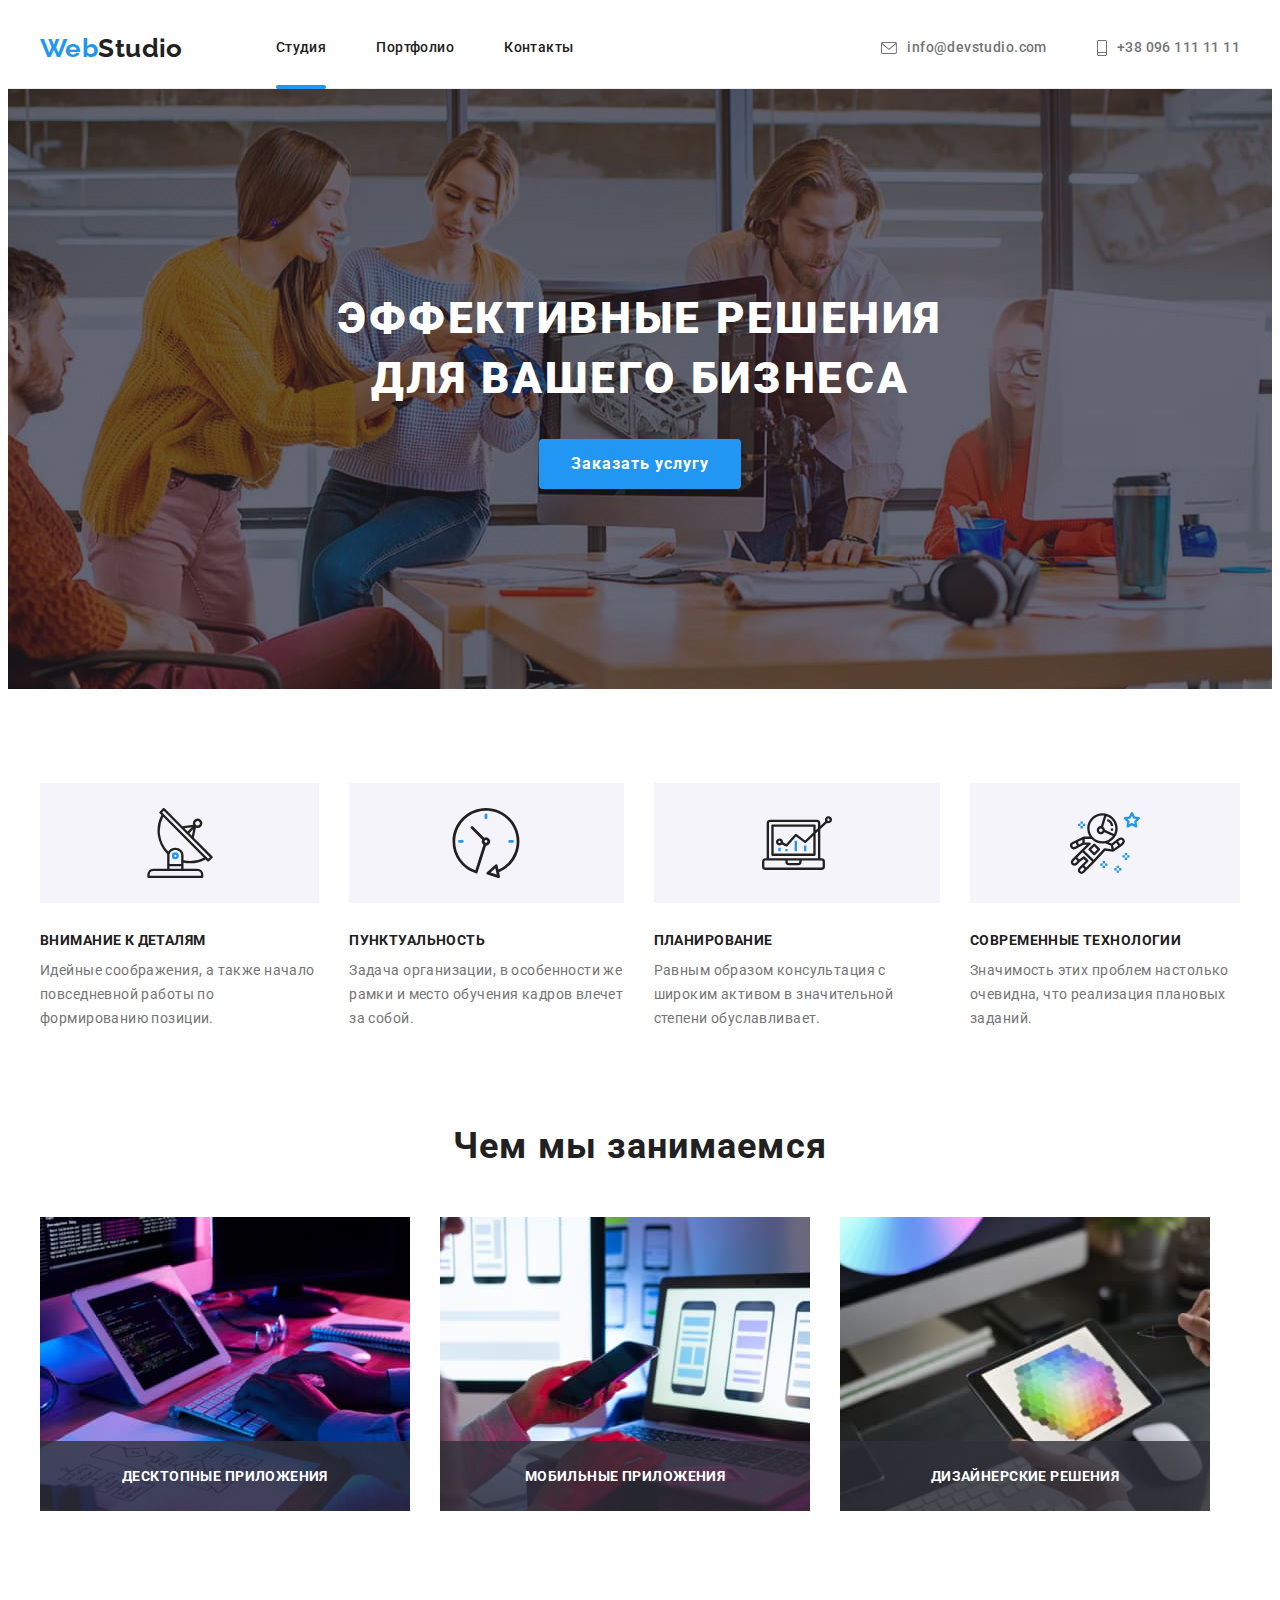
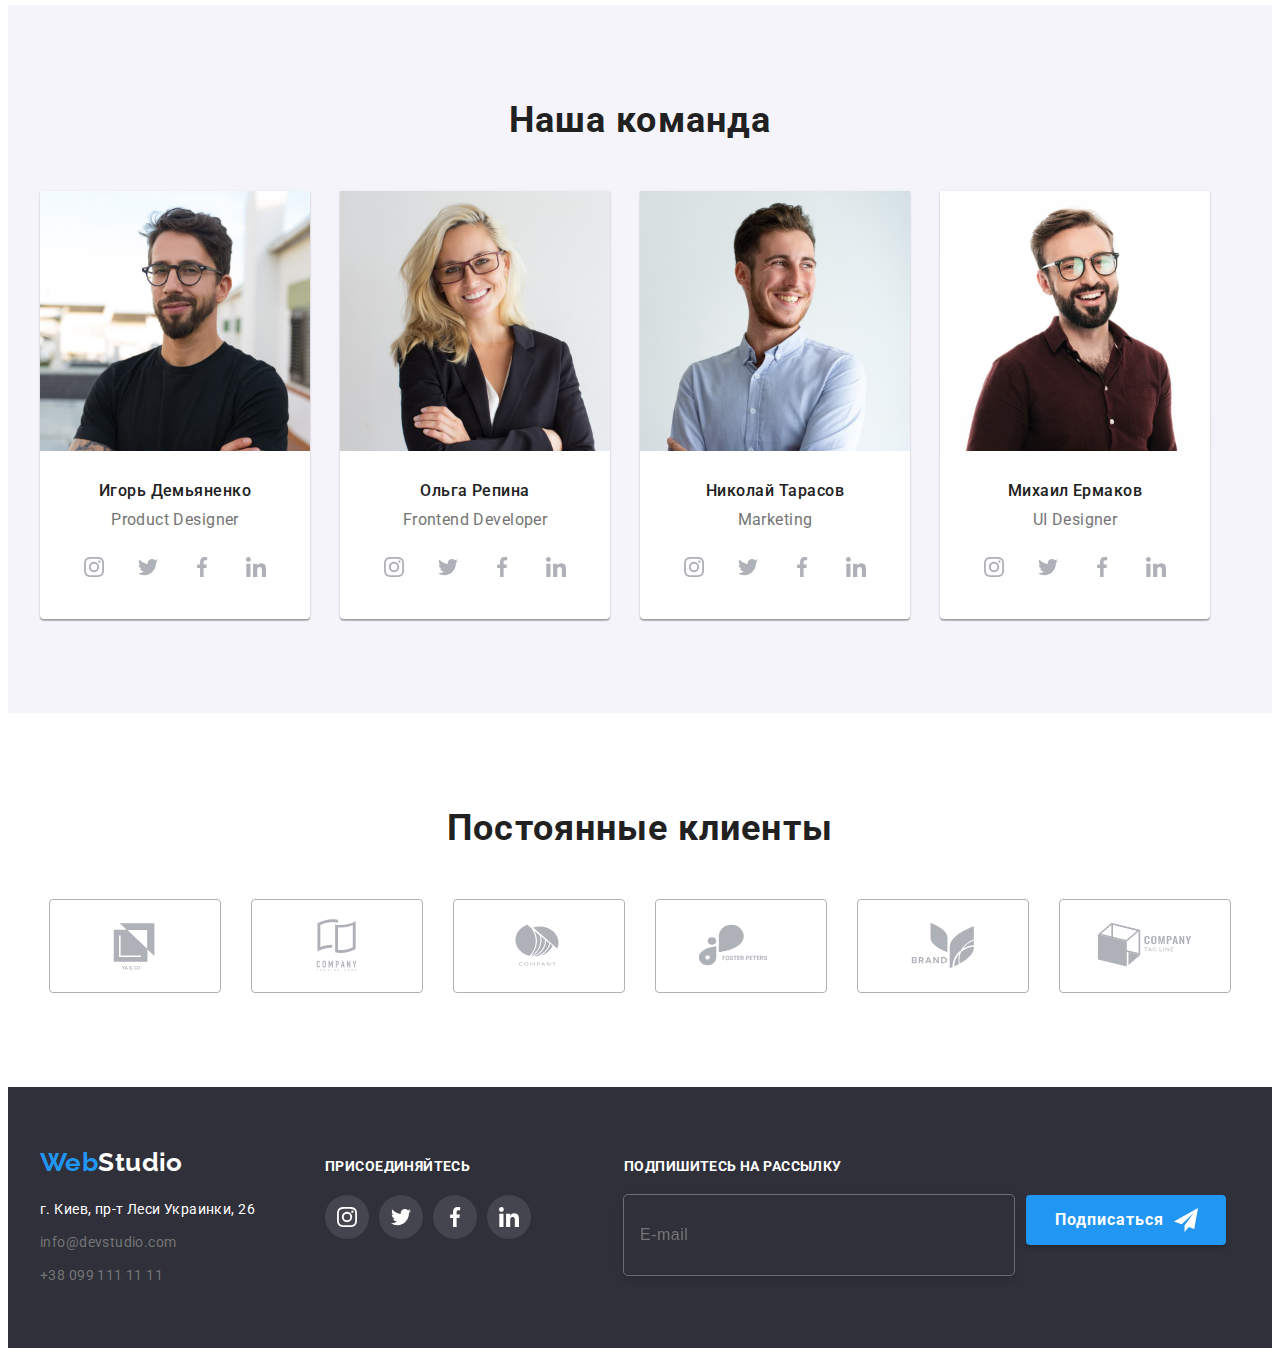
==== commit e5659c0e: "доработать модалку и формы" ====
--- a/index.html
+++ b/index.html
@@ -15,7 +15,8 @@
     />
 
     <!-- styles -->
-    <link rel="stylesheet" href="./css/styles.css" />
+    <link rel="stylesheet" href="./css/main.min.css"/>
+    <link rel="stylesheet" href="./css/styles.css"/>
     <!-- fonts -->
     <link rel="preconnect" href="https://fonts.googleapis.com" />
     <link rel="preconnect" href="https://fonts.gstatic.com" crossorigin />
@@ -27,35 +28,35 @@
 
   <body>
     <header class="site-top">
-      <div class="container head-nav">
-        <nav class="site-top-nav">
-          <a class="link logo top" href="./index.html" lang="en"
-            >Web<span class="half-logo-top">Studio</span></a
-          >
-          <ul class="list site-nav">
-            <li class="menu menu-current">
-              <a class="link studio current" href="./index.html">Студия</a>
-            </li>
-            <li class="menu">
-              <a class="link portfolio" href="./portfolio.html">Портфолио</a>
-            </li>
-            <li class="menu">
-              <a class="link contacts" href="#">Контакты</a>
+      <div class="container site-top__container">
+        <nav class="site-top__nav">
+          <a class="link logo" href="./index.html" lang="en"
+            >Web<span class="logo--top-element">Studio</span>
+         </a>
+          <ul class="list site-top__list">
+            <li class="list__menu site-top__element">
+              <a class="link site-top__studio current" href="./index.html">Студия</a>
+            </li>
+            <li class="list__menu">
+              <a class="link site-top__portfolio" href="./portfolio.html">Портфолио</a>
+            </li>
+            <li class="list__menu">
+              <a class="link site-top__contacts" href="#">Контакты</a>
             </li>
           </ul>
         </nav>
-        <ul class="list site-contact">
-          <li class="menu">
-            <a class="link email" href="mailto:info@devstudio.com">
-                <svg class="icon-email" width="16" height="12">
+        <ul class="list site-top__connection">
+          <li class="list__menu site-top__menu">
+            <a class="link list__email site-top__email" href="mailto:info@devstudio.com">
+                <svg class="list__icon-email" width="16" height="12">
                     <use href="./images/icons.svg#icon-email"></use>
                 </svg>
                 info@devstudio.com
             </a>
           </li>
-          <li class="menu">
-            <a class="link tel" href="tel:+380961111111">
-                <svg class="icon-smartphone" width="10" height="16">
+          <li class="list__menu site-top__menu">
+            <a class="link list__tel site-top__tel" href="tel:+380961111111">
+                <svg class="list__icon-smartphone" width="10" height="16">
                     <use href="./images/icons.svg#icon-smartphone"></use>
                 </svg>
                 +38 096 111 11 11</a>
@@ -65,63 +66,63 @@
     </header>
     <main>
       <!-- section hat -->
-      <!-- <div class="overlay"> -->
+      
       <section class="hat">
         <div class="container">
-          <h1 class="tagline-hat">Эффективные решения для вашего бизнеса</h1>
-          <button class="hat-btn"  type="button" data-modal-open>Заказать услугу</button>
+          <h1 class="hat__tagline">Эффективные решения для вашего бизнеса</h1>
+          <button class="btn__hat hat__btn"  type="button" data-modal-open>Заказать услугу</button>
         </div>
       </section>
-      <!-- </div> -->
+      
 
       <!--section peculiarities -->
       <section class="peculiarities section">
         <div class="container">
           <h2 class="visually-hidden">Особенности</h2>
-          <ul class="list peculiarities-list">
-            <li class="ideas">
-                <div class="container-icon">
-                    <svg class="icon-antenna" width="70" height="70">
+          <ul class="list peculiarities__list">
+            <li class="peculiarities__ideas">
+                <div class="peculiarities__icon">
+                    <svg class="peculiarities__antenna" width="70" height="70">
                     <use href="./images/icons.svg#icon-antenna"></use>
                   </svg>
                 </div>
                 
-              <h3 class="tagline-peculiarities">Внимание к деталям</h3>
-              <p class="different-peculiarities">
+              <h3 class="peculiarities__tagline">Внимание к деталям</h3>
+              <p class="peculiarities__detailing">
                 Идейные соображения, а также начало повседневной работы по формированию позиции.
               </p>
             </li>
-            <li class="ideas">
-                <div class="container-icon">
-                    <svg class="icon-clock" width="70" height="70">
+            <li class="peculiarities__ideas">
+                <div class="peculiarities__icon">
+                    <svg class="peculiarities__clock" width="70" height="70">
                     <use href="./images/icons.svg#icon-clock"></use>
                   </svg>
                 </div>
-              <h3 class="tagline-peculiarities">Пунктуальность</h3>
-              <p class="different-peculiarities">
+              <h3 class="peculiarities__tagline">Пунктуальность</h3>
+              <p class="peculiarities__detailing">
                 Задача организации, в особенности же рамки и место обучения кадров влечет за собой.
               </p>
             </li>
-            <li class="ideas">
-                <div class="container-icon">
-                    <svg class="icon-diagram" width="70" height="70">
+            <li class="peculiarities__ideas">
+                <div class="peculiarities__icon">
+                    <svg class="peculiarities__diagram" width="70" height="70">
                     <use href="./images/icons.svg#icon-diagram"></use>
                   </svg>
                 </div>
-              <h3 class="tagline-peculiarities">Планирование</h3>
-              <p class="different-peculiarities">
+              <h3 class="peculiarities__tagline">Планирование</h3>
+              <p class="peculiarities__detailing">
                 Равным образом консультация с широким активом в значительной степени обуславливает.
               </p>
             </li>
 
-            <li class="ideas">
-                <div class="container-icon">
-                    <svg class="icon-astronaut" width="70" height="70">
+            <li class="peculiarities__ideas">
+                <div class="peculiarities__icon">
+                    <svg class="peculiarities__astronaut" width="70" height="70">
                     <use href="./images/icons.svg#icon-astronaut"></use>
                   </svg>
                 </div>
-              <h3 class="tagline-peculiarities">Современные технологии</h3>
-              <p class="different-peculiarities">
+              <h3 class="peculiarities__tagline">Современные технологии</h3>
+              <p class="peculiarities__detailing">
                 Значимость этих проблем настолько очевидна, что реализация плановых заданий.
               </p>
             </li>
@@ -130,66 +131,66 @@
       </section>
 
       <!-- We doing -->
-      <section class="we-doing section">
+      <section class="proffer section">
         <div class="container">
-          <h2 class="tageline-we-doing">Чем мы занимаемся</h2>
-          <ul class="list we-doing-list">
-            <li class="paragraf">
-              <img class="we-doing-picture" src="images/backend.jpg" alt="backend" width="370" />
-              <p class="we-doing-picture-description">Десктопные приложения</p>
-            </li>
-            <li class="paragraf">
-              <img class="we-doing-picture" src="images/frontend.jpg" alt="frontend" width="370" />
-              <p class="we-doing-picture-description">Мобильные приложения</p>
-            </li>
-            <li class="paragraf">
-              <img class="we-doing-picture" src="images/design.jpg" alt="design" width="370" />
-              <p class="we-doing-picture-description">Дизайнерские решения</p>
+          <h2 class="proffer__tageline">Чем мы занимаемся</h2>
+          <ul class="proffer__list list">
+            <li class="proffer__paragraf">
+              <img class="proffer__picture" src="images/backend.jpg" alt="backend" width="370" />
+              <p class="proffer__description">Десктопные приложения</p>
+            </li>
+            <li class="proffer__paragraf">
+              <img class="proffer__picture" src="images/frontend.jpg" alt="frontend" width="370" />
+              <p class="proffer__description">Мобильные приложения</p>
+            </li>
+            <li class="proffer__paragraf">
+              <img class="proffer__picture" src="images/design.jpg" alt="design" width="370" />
+              <p class="proffer__description">Дизайнерские решения</p>
             </li>
           </ul>
         </div>
       </section>
 
       <!-- Our team -->
-      <section class="our-team section">
+      <section class="team section">
         <div class="container">
-          <h2 class="our-team-tagline">Наша команда</h2>
-          <ul class="list our-team-list">
-            <li class="our-team-block">
+          <h2 class="team__tagline">Наша команда</h2>
+          <ul class="list team__list">
+            <li class="team__block">
               <img
-                class="our-team-picture demianenko"
+                class="team__picture demianenko"
                 src="images/id.jpg"
                 alt="product designer"
                 width="270"
               />
-              <div class="container-team">
-                <h3 class="name-our-team">Игорь Демьяненко</h3>
-                <p class="description-our-team" lang="en">Product Designer</p>
-                <ul class="list social-team-list">
-                  <li class="social-team-li">
-                    <a class="link social-team-link" href="#" target="_blank" rel="noreferrer noopener">
-                      <svg class="icon-social-team" width="20" height="20">
+              <div class="team__container">
+                <h3 class="team__name">Игорь Демьяненко</h3>
+                <p class="team__description" lang="en">Product Designer</p>
+                <ul class="list social-schedule">
+                  <li class="social-schedule__element">
+                    <a class="link social-schedule__link" href="#" target="_blank" rel="noreferrer noopener">
+                      <svg class="social-schedule__icon" width="20" height="20">
                         <use href="./images/icons.svg#icon-instagram"></use>
                       </svg>
                     </a>
                   </li>
-                  <li class="social-team-li">
-                    <a class="link social-team-link" href="#" target="_blank" rel="noreferrer noopener">
-                      <svg class="icon-social-team" width="20" height="20">
+                  <li class="social-schedule__element">
+                    <a class="link social-schedule__link" href="#" target="_blank" rel="noreferrer noopener">
+                      <svg class="social-schedule__icon" width="20" height="20">
                         <use href="./images/icons.svg#icon-twitter"></use>
                       </svg>
                     </a>
                   </li>
-                  <li class="social-team-li">
-                    <a class="link social-team-link" href="#" target="_blank" rel="noreferrer noopener">
-                      <svg class="icon-social-team" width="20" height="20">
+                  <li class="social-schedule__element">
+                    <a class="link social-schedule__link" href="#" target="_blank" rel="noreferrer noopener">
+                      <svg class="social-schedule__icon" width="20" height="20">
                         <use href="./images/icons.svg#icon-facebook"></use>
                       </svg>
                     </a>
                   </li>
-                  <li class="social-team-li">
-                    <a class="link social-team-link" href="#" target="_blank" rel="noreferrer noopener">
-                      <svg class="icon-social-team" width="20" height="20">
+                  <li class="social-schedule__element">
+                    <a class="link social-schedule__link" href="#" target="_blank" rel="noreferrer noopener">
+                      <svg class="social-schedule__icon" width="20" height="20">
                         <use href="./images/icons.svg#icon-linkedin"></use>
                       </svg>
                     </a>
@@ -198,41 +199,41 @@
 
               </div>
             </li>
-            <li class="our-team-block">
+            <li class="team__block">
               <img
-                class="our-team-picture repina"
+                class="team__picture repina"
                 src="images/ot.jpg"
                 alt="frontend developer"
                 width="270"
               />
-              <div class="container-team">
-                <h3 class="name-our-team">Ольга Репина</h3>
-                <p class="description-our-team" lang="en">Frontend Developer</p>
-                <ul class="list social-team-list">
-                  <li class="social-team-li">
-                    <a class="link social-team-link" href="#" target="_blank" rel="noreferrer noopener">
-                      <svg class="icon-social-team width="20" height="20">
+              <div class="team__container">
+                <h3 class="team__name">Ольга Репина</h3>
+                <p class="team__description" lang="en">Frontend Developer</p>
+                <ul class="list social-schedule">
+                  <li class="social-schedule__element">
+                    <a class="link social-schedule__link" href="#" target="_blank" rel="noreferrer noopener">
+                      <svg class="social-schedule__icon width="20" height="20">
                         <use href="./images/icons.svg#icon-instagram"></use>
                       </svg>
                     </a>
                   </li>
-                  <li class="social-team-li">
-                    <a class="link social-team-link" href="#" target="_blank" rel="noreferrer noopener">
-                      <svg class="icon-social-team width="20" height="20">
+                  <li class="social-schedule__element">
+                    <a class="link social-schedule__link" href="#" target="_blank" rel="noreferrer noopener">
+                      <svg class="social-schedule__icon width="20" height="20">
                         <use href="./images/icons.svg#icon-twitter"></use>
                       </svg>
                     </a>
                   </li>
-                  <li class="social-team-li">
-                    <a class="link social-team-link" href="#" target="_blank" rel="noreferrer noopener">
-                      <svg class="icon-social-team width="20" height="20">
+                  <li class="social-schedule__element">
+                    <a class="link social-schedule__link" href="#" target="_blank" rel="noreferrer noopener">
+                      <svg class="social-schedule__icon width="20" height="20">
                         <use href="./images/icons.svg#icon-facebook"></use>
                       </svg>
                     </a>
                   </li>
-                  <li class="social-team-li">
-                    <a class="link social-team-link" href="#" target="_blank" rel="noreferrer noopener">
-                      <svg class="icon-social-team width="20" height="20">
+                  <li class="social-schedule__element">
+                    <a class="link social-schedule__link" href="#" target="_blank" rel="noreferrer noopener">
+                      <svg class="social-schedule__icon width="20" height="20">
                         <use href="./images/icons.svg#icon-linkedin"></use>
                       </svg>
                     </a>
@@ -240,40 +241,40 @@
                 </ul> 
               </div>
             </li>
-            <li class="our-team-block">
+            <li class="team__block">
               <img
-                class="our-team-picture tarasov"
+                class="team__picture tarasov"
                 src="images/nt.jpg"
                 alt="marketing"
                 width="270"/>
-              <div class="container-team">
-                <h3 class="name-our-team">Николай Тарасов</h3>
-                <p class="description-our-team" lang="en">Marketing</p>
-                <ul class="list social-team-list">
-                  <li class="social-team-li">
-                    <a class="link social-team-link" href="#" target="_blank" rel="noreferrer noopener">
-                      <svg class="icon-social-team width="20" height="20">
+              <div class="team__container">
+                <h3 class="team__name">Николай Тарасов</h3>
+                <p class="team__description" lang="en">Marketing</p>
+                <ul class="list social-schedule">
+                  <li class="social-schedule__element">
+                    <a class="link social-schedule__link" href="#" target="_blank" rel="noreferrer noopener">
+                      <svg class="social-schedule__icon width="20" height="20">
                         <use href="./images/icons.svg#icon-instagram"></use>
                       </svg>
                   </a>
                   </li>
-                  <li class="social-team-li">
-                    <a class="link social-team-link" href="#" target="_blank" rel="noreferrer noopener">
-                      <svg class="icon-social-team width="20" height="20">
+                  <li class="social-schedule__element">
+                    <a class="link social-schedule__link" href="#" target="_blank" rel="noreferrer noopener">
+                      <svg class="social-schedule__icon width="20" height="20">
                         <use href="./images/icons.svg#icon-twitter"></use>
                       </svg>
                     </a>
                   </li>
-                  <li class="social-team-li">
-                    <a class="link social-team-link" href="#" target="_blank" rel="noreferrer noopener">
-                      <svg class="icon-social-team width="20" height="20">
+                  <li class="social-schedule__element">
+                    <a class="link social-schedule__link" href="#" target="_blank" rel="noreferrer noopener">
+                      <svg class="social-schedule__icon width="20" height="20">
                         <use href="./images/icons.svg#icon-facebook"></use>
                       </svg>
                     </a>
                   </li>
-                  <li class="social-team-li">
-                    <a class="link social-team-link" href="#" target="_blank" rel="noreferrer noopener">
-                      <svg class="icon-social-team width="20" height="20">
+                  <li class="social-schedule__element">
+                    <a class="link social-schedule__link" href="#" target="_blank" rel="noreferrer noopener">
+                      <svg class="social-schedule__icon width="20" height="20">
                         <use href="./images/icons.svg#icon-linkedin"></use>
                       </svg>
                     </a>
@@ -281,41 +282,41 @@
                 </ul> 
               </div>
             </li>
-            <li class="our-team-block">
+            <li class="team__block">
               <img
-                class="our-team-picture ermakov"
+                class="team__picture ermakov"
                 src="images/img-3.jpg"
                 alt="UI designer"
                 width="270"
               />
-              <div class="container-team">
-                <h3 class="name-our-team">Михаил Ермаков</h3>
-                <p class="description-our-team" lang="en">UI Designer</p>
-                <ul class="list social-team-list">
-                  <li class="social-team-li">
-                    <a class="link social-team-link" href="#" target="_blank" rel="noreferrer noopener">
-                      <svg class="icon-social-team width="20" height="20">
+              <div class="team__container">
+                <h3 class="team__name">Михаил Ермаков</h3>
+                <p class="team__description" lang="en">UI Designer</p>
+                <ul class="list social-schedule">
+                  <li class="social-schedule__element">
+                    <a class="link social-schedule__link" href="#" target="_blank" rel="noreferrer noopener">
+                      <svg class="social-schedule__icon width="20" height="20">
                         <use href="./images/icons.svg#icon-instagram"></use>
                       </svg>
                     </a>
                   </li>
-                  <li class="social-team-li">
-                    <a class="link social-team-link" href="#" target="_blank" rel="noreferrer noopener">
-                      <svg class="icon-social-team width="20" height="20">
+                  <li class="social-schedule__element">
+                    <a class="link social-schedule__link" href="#" target="_blank" rel="noreferrer noopener">
+                      <svg class="social-schedule__icon width="20" height="20">
                         <use href="./images/icons.svg#icon-twitter"></use>
                       </svg>
                     </a>
                   </li>
-                  <li class="social-team-li">
-                    <a class="link social-team-link" href="#" target="_blank" rel="noreferrer noopener">
-                      <svg class="icon-social-team width="20" height="20">
+                  <li class="social-schedule__element">
+                    <a class="link social-schedule__link" href="#" target="_blank" rel="noreferrer noopener">
+                      <svg class="social-schedule__icon width="20" height="20">
                         <use href="./images/icons.svg#icon-facebook"></use>
                       </svg>
                     </a>
                   </li>
-                  <li class="social-team-li">
-                    <a class="link social-team-link" href="#" target="_blank" rel="noreferrer noopener">
-                      <svg class="icon-social-team width="20" height="20">
+                  <li class="social-schedule__element">
+                    <a class="link social-schedule__link" href="#" target="_blank" rel="noreferrer noopener">
+                      <svg class="social-schedule__icon width="20" height="20">
                         <use href="./images/icons.svg#icon-linkedin"></use>
                       </svg>
                     </a>
@@ -326,49 +327,50 @@
           </ul>
         </div>
       </section>
-      <!-- постоянные клиенты -->
+      
+      <!-- Regular customers -->
       <section class="section clients">
         <div class="container">
-          <h2 class="tageline-clients">Постоянные клиенты</h2>
-          <ul class="list our-clients">
-            <li class="some-client">
-              <a class="link clients-link" href="#" target="_blank" rel="noreferrer noopener">
-                <svg class="icon-clients" width="106" height="60">
+          <h2 class="clients__tageline">Постоянные клиенты</h2>
+          <ul class="list clients__list">
+            <li class="clients__element">
+              <a class="link clients__link" href="#" target="_blank" rel="noreferrer noopener">
+                <svg class="clients__icon" width="106" height="60">
                   <use href="./images/icons.svg#icon-logo"></use>
                 </svg>
               </a>
             </li>
-            <li class="some-client">
-              <a class="link clients-link" href="#" target="_blank" rel="noreferrer noopener">
-                <svg class="icon-clients" width="106" height="60">
+            <li class="clients__element">
+              <a class="link clients__link" href="#" target="_blank" rel="noreferrer noopener">
+                <svg class="clients__icon" width="106" height="60">
                   <use href="./images/icons.svg#icon-logo-1"></use>
                 </svg>
               </a>
             </li>
-            <li class="some-client">
-              <a class="link clients-link" href="#" target="_blank" rel="noreferrer noopener">
-                <svg class="icon-clients" width="106" height="60">
+            <li class="clients__element">
+              <a class="link clients__link" href="#" target="_blank" rel="noreferrer noopener">
+                <svg class="clients__icon" width="106" height="60">
                   <use href="./images/icons.svg#icon-logo-2"></use>
                 </svg>
               </a>
             </li>
-            <li class="some-client">
-              <a class="link clients-link" href="#" target="_blank" rel="noreferrer noopener">
-                <svg class="icon-clients" width="106" height="60">
+            <li class="clients__element">
+              <a class="link clients__link" href="#" target="_blank" rel="noreferrer noopener">
+                <svg class="clients__icon" width="106" height="60">
                   <use href="./images/icons.svg#icon-logo-3"></use>
                 </svg>
               </a>
             </li>
-            <li class="some-client">
-              <a class="link clients-link" href="#" target="_blank" rel="noreferrer noopener">
-                <svg class="icon-clients" width="106" height="60">
+            <li class="clients__element">
+              <a class="link clients__link" href="#" target="_blank" rel="noreferrer noopener">
+                <svg class="clients__icon" width="106" height="60">
                   <use href="./images/icons.svg#icon-logo-4"></use>
                 </svg>
               </a>
             </li>
-            <li class="some-client">
-              <a class="link clients-link" href="#" target="_blank" rel="noreferrer noopener">
-                <svg class="icon-clients" width="106" height="60">
+            <li class="clients__element">
+              <a class="link clients__link" href="#" target="_blank" rel="noreferrer noopener">
+                <svg class="clients__icon" width="106" height="60">
                   <use href="./images/icons.svg#icon-logo-5"></use>
                 </svg>
               </a>
@@ -379,60 +381,60 @@
     </main>
 
     <footer class="site-bottom">
-      <div class="container container-bottom">
-        <div class="bottom-nav">
-          <a class="link logo bottom" href="./index.html" lang="en"
-            >Web<span class="half-logo-bottom">Studio</span></a
+      <div class="container site-bottom__container">
+        <div class="site-bottom__nav">
+          <a class="link logo bottom site-bottom__link" href="./index.html" lang="en"
+            >Web<span class="logo--bottom-element">Studio</span></a
           >
-          <address class="navigation-bottom">
-            <ul class="list bottom">
-              <li>
+          <address class="site-bottom__navigation">
+            <ul class="list site-bottom__list">
+              <li class="site-bottom__element">
                 <a
-                  class="link adress-bottom"
+                  class="link site-bottom__adress"
                   href="https://goo.gl/maps/gmw98fR5VfGrEu179"
                   target="_blank"
                   rel="noreferrer noopener"
                   >г. Киев, пр-т Леси Украинки, 26</a
                 >
               </li>
-              <li>
-                <a class="link email-bottom" href="mailto:info@devstudio.com">info@devstudio.com</a>
-              </li>
-              <li>
-                <a class="link tel-bottom" href="tel:+380991111111">+38 099 111 11 11</a>
+              <li class="site-bottom__element">
+                <a class="link site-bottom__email" href="mailto:info@devstudio.com">info@devstudio.com</a>
+              </li>
+              <li class="site-bottom__element">
+                <a class="link site-bottom__tel" href="tel:+380991111111">+38 099 111 11 11</a>
               </li>
             </ul>
           </address>
         </div>
         <!-- соцсети -->
         
-          <div class="bottom-social">
-            <p class="tageline-social">присоединяйтесь</p>
-            <ul class="list social-list">
-              <li class="bottom-social-link">
-                <a class="link bottom-link" href="#" target="_blank" rel="noreferrer noopener">
-                    <svg class="icon-social-bottom" width="20" height="20">
+          <div class="site-bottom__social social">
+            <p class="social__tageline">присоединяйтесь</p>
+            <ul class="list social__list">
+              <li class="social__element">
+                <a class="link social__link" href="#" target="_blank" rel="noreferrer noopener">
+                    <svg class="social__icon-bottom" width="20" height="20">
                       <use href="./images/icons.svg#icon-instagram"></use>
                     </svg>
                   </a>
               </li>
-              <li class="bottom-social-link">
-                <a class="link bottom-link" href="#" target="_blank" rel="noreferrer noopener">
-                    <svg class="icon-social-bottom" width="20" height="20">
+              <li class="social__element">
+                <a class="link social__link" href="#" target="_blank" rel="noreferrer noopener">
+                    <svg class="social__icon-bottom" width="20" height="20">
                       <use href="./images/icons.svg#icon-twitter"></use>
                     </svg>
                   </a>
               </li>
-              <li class="bottom-social-link">
-                <a class="link bottom-link" href="#" target="_blank" rel="noreferrer noopener">
-                    <svg class="icon-social-bottom" width="20" height="20">
+              <li class="social__element">
+                <a class="link social__link" href="#" target="_blank" rel="noreferrer noopener">
+                    <svg class="social__icon-bottom" width="20" height="20">
                       <use href="./images/icons.svg#icon-facebook"></use>
                     </svg>
                   </a>
               </li>
-              <li class="bottom-social-link">
-                <a class="link bottom-link" href="#" target="_blank" rel="noreferrer noopener">
-                    <svg class="icon-social-bottom" width="20" height="20">
+              <li class="social__element">
+                <a class="link social__link" href="#" target="_blank" rel="noreferrer noopener">
+                    <svg class="social__icon-bottom" width="20" height="20">
                       <use href="./images/icons.svg#icon-linkedin"></use>
                     </svg>
                   </a>
@@ -440,8 +442,8 @@
             </ul>
           </div>
           <!-- форма подписки -->
-        <div class="container-form-bottom">
-          <p class="tageline-social social-form-bottom">Подпишитесь на рассылку</p>
+        <div class="site-bottom__form form">
+          <p class="social__tageline social-form-bottom">Подпишитесь на рассылку</p>
           <form class="form-bottom">
             <input class="bottom-input-email"
              type="email"
--- a/css/main.min.css
+++ b/css/main.min.css
@@ -0,0 +1 @@
+:root{--bk-color-body: #E5E5E5;--border-line-header: #ECECEC;--base-blue-color: #2196F3;--txt-gray-color: #757575;--txt-darkgray-color: #212121;--hover-txt-btn: #FFFFFF;--bk-cl-btn: #F5F4FA;--bk-cl-darkgray:#2F303A;--tagline-gray-cl:#212121;--bk-hat-blue:#188CE8;--pr-br-cl: #EEEEEE;--icon-fon: #F5F4FA;--color-social-icon-team: #AFB1B8;--bkc-p-we-doing: rgba(47, 48, 58, 0.8);--good-anim: 250ms, cubic-bezier(0.4, 0, 0.2, 1)}.visually-hidden{position:absolute;width:1px;height:1px;margin:-1px;border:0;padding:0;white-space:nowrap;-webkit-clip-path:inset(100%);clip-path:inset(100%);clip:rect(0 0 0 0);overflow:hidden}body{font-family:"Roboto",sans-serif;font-size:14px;letter-spacing:.03em;background-color:var(--hover-txt-btn);color:var(--txt-gray-color)}h1,h2,h3,h4,h5,h6,p{margin:0}img{display:block;max-width:100%;height:auto}address{font-style:normal}.list{list-style:none;margin:0;padding:0}.link{text-decoration:none}.btn{padding:6px 22px;background-color:var(--bk-cl-btn);border-radius:4px;border:none;color:var(--txt-darkgray-color);font-family:"Roboto",sans-serif;font-weight:500;font-size:16px;line-height:1.62;letter-spacing:.03em;cursor:pointer;-webkit-transition-property:color,background-color,-webkit-box-shadow;transition-property:color,background-color,-webkit-box-shadow;transition-property:color,background-color,box-shadow;transition-property:color,background-color,box-shadow,-webkit-box-shadow;-webkit-transition-duration:250ms;transition-duration:250ms;-webkit-transition-timing-function:cubic-bezier(0.4, 0, 0.2, 1);transition-timing-function:cubic-bezier(0.4, 0, 0.2, 1)}.btn:hover,.btn:focus{background-color:var(--base-blue-color);color:var(--hover-txt-btn);-webkit-box-shadow:0px 3px 1px rgba(0,0,0,.1),0px 1px 2px rgba(0,0,0,.08),0px 2px 2px rgba(0,0,0,.12);box-shadow:0px 3px 1px rgba(0,0,0,.1),0px 1px 2px rgba(0,0,0,.08),0px 2px 2px rgba(0,0,0,.12)}.btn .filter__oll{min-width:73px}.btn .filter__web{min-width:128px}.btn .filter__app{min-width:145px}.btn .filter__design{min-width:103px}.btn .filter__marketing{min-width:130px}.btn__hat{padding:10px 32px;min-width:200px;cursor:pointer;font-weight:700;font-family:"Roboto",sans-serif;font-size:16px;line-height:1.88;letter-spacing:.06em;color:var(--hover-txt-btn);background-color:var(--base-blue-color);-webkit-box-shadow:0px 4px 4px rgba(0,0,0,.15);box-shadow:0px 4px 4px rgba(0,0,0,.15);border-radius:4px;border:none;-webkit-transition-property:inherit;transition-property:inherit;-webkit-transition-duration:250ms;transition-duration:250ms;-webkit-transition-timing-function:cubic-bezier(0.4, 0, 0.2, 1);transition-timing-function:cubic-bezier(0.4, 0, 0.2, 1)}.btn__hat:hover,.btn__hat:focus{background-color:var(--bk-hat-blue)}.container{width:1200px;margin-left:auto;margin-right:auto;padding-left:15px;padding-right:15px}.section{padding-top:94px;padding-bottom:94px}.section:nth-child(2){padding-bottom:0}.logo{color:var(--base-blue-color);font-family:"Raleway",sans-serif;font-weight:700;font-size:26px;line-height:1.19}.logo.bottom{margin-bottom:20px;display:inline-block}.logo--top-element{color:var(--txt-darkgray-color)}.logo--bottom-element{color:var(--hover-txt-btn)}.current{color:var(--base-blue-color)}.current::after{position:absolute;bottom:-1px;content:"";width:100%;height:4px;display:block;background-color:var(--base-blue-color);border-radius:2px}.list__email,.list__tel{color:var(--txt-gray-color);font-weight:500;font-size:14px;line-height:1.14;-webkit-transition-property:color;transition-property:color;-webkit-transition-duration:250ms;transition-duration:250ms;-webkit-transition-timing-function:cubic-bezier(0.4, 0, 0.2, 1);transition-timing-function:cubic-bezier(0.4, 0, 0.2, 1)}.list__icon-email{fill:currentColor;margin-right:10px}.list__icon-smartphone{fill:currentColor;margin-right:10px}.list__email:hover,.list__tel:hover{color:var(--base-blue-color)}.list__email:focus,.list__tel:focus{color:var(--base-blue-color)}.link.list__email,.link.list__tel{display:-webkit-box;display:-ms-flexbox;display:flex;-webkit-box-align:center;-ms-flex-align:center;align-items:center}.overlay{position:relative;display:-webkit-box;display:-ms-flexbox;display:flex}.overlay__tagline{position:absolute;top:0;left:0;opacity:0;-webkit-transform:scaleY(0);transform:scaleY(0);-webkit-transform-origin:bottom center;transform-origin:bottom center;padding:63px 24px;-webkit-box-align:center;-ms-flex-align:center;align-items:center;-webkit-box-pack:center;-ms-flex-pack:center;justify-content:center;background-color:rgba(33,150,243,.9);font-size:18px;line-height:28px;letter-spacing:.03em;color:var(--hover-txt-btn);-webkit-transition:opacity 250ms cubic-bezier(0.4, 0, 0.2, 1),-webkit-transform 250ms cubic-bezier(0.4, 0, 0.2, 1);transition:opacity 250ms cubic-bezier(0.4, 0, 0.2, 1),-webkit-transform 250ms cubic-bezier(0.4, 0, 0.2, 1);transition:transform 250ms cubic-bezier(0.4, 0, 0.2, 1),opacity 250ms cubic-bezier(0.4, 0, 0.2, 1);transition:transform 250ms cubic-bezier(0.4, 0, 0.2, 1),opacity 250ms cubic-bezier(0.4, 0, 0.2, 1),-webkit-transform 250ms cubic-bezier(0.4, 0, 0.2, 1)}.social__tageline{font-size:14px;font-weight:700;line-height:1.14;text-transform:uppercase;color:var(--hover-txt-btn);margin-bottom:20px}.social__list{display:-webkit-box;display:-ms-flexbox;display:flex}.social__link{display:-webkit-inline-box;display:-ms-inline-flexbox;display:inline-flex;width:44px;height:44px;-webkit-box-align:center;-ms-flex-align:center;align-items:center;-webkit-box-pack:center;-ms-flex-pack:center;justify-content:center;border-radius:50%;background-color:rgba(255,255,255,.1);color:var(--hover-txt-btn);-webkit-transition-property:background-color;transition-property:background-color;-webkit-transition-duration:250ms;transition-duration:250ms;-webkit-transition-timing-function:cubic-bezier(0.4, 0, 0.2, 1);transition-timing-function:cubic-bezier(0.4, 0, 0.2, 1)}.social__link:hover,.social__link:focus{background-color:var(--base-blue-color)}.social__list .social__element+.social__element{margin-left:10px}.social-schedule__icon,.social__icon-bottom{fill:currentColor}.social-schedule{display:-webkit-box;display:-ms-flexbox;display:flex;-webkit-box-pack:center;-ms-flex-pack:center;justify-content:center;-webkit-box-align:center;-ms-flex-align:center;align-items:center}.social-schedule .social-schedule__element+.social-schedule__element{margin-left:10px}.social-schedule__link{display:-webkit-inline-box;display:-ms-inline-flexbox;display:inline-flex;width:44px;height:44px;-webkit-box-align:center;-ms-flex-align:center;align-items:center;-webkit-box-pack:center;-ms-flex-pack:center;justify-content:center;border-radius:50%;color:var(--color-social-icon-team);-webkit-transition-property:color,background-color;transition-property:color,background-color;-webkit-transition-duration:250ms;transition-duration:250ms;-webkit-transition-timing-function:cubic-bezier(0.4, 0, 0.2, 1);transition-timing-function:cubic-bezier(0.4, 0, 0.2, 1)}.social-schedule__link:hover,.social-schedule__link:focus{background-color:var(--base-blue-color);color:var(--hover-txt-btn)}.site-top__list,.site-top__connection,.site-top__nav,.site-top__container{display:-webkit-box;display:-ms-flexbox;display:flex}.site-top__list{margin-left:93px}.site-top__nav,.site-top__container{-webkit-box-align:center;-ms-flex-align:center;align-items:center}.site-top__connection{margin-left:auto}.site-top__list .list__menu:not(:last-child){margin-right:50px}.site-top__connection .list__menu+.list__menu{margin-left:50px}.site-top__portfolio,.site-top__studio,.site-top__contacts,.site-top__email,.site-top__tel{display:block;padding-top:32px;padding-bottom:32px}.site-top__studio,.site-top__portfolio,.site-top__contacts{font-weight:500;color:var(--txt-darkgray-color);font-size:14px;line-height:1.14;-webkit-transition-property:color;transition-property:color;-webkit-transition-duration:250ms;transition-duration:250ms;-webkit-transition-timing-function:cubic-bezier(0.4, 0, 0.2, 1);transition-timing-function:cubic-bezier(0.4, 0, 0.2, 1)}.site-top__studio:hover,.site-top__portfolio:hover,.site-top__contacts:hover{color:var(--base-blue-color)}.site-top__studio:focus,.site-top__portfolio:focus,.site-top__contacts:focus{color:var(--base-blue-color)}.site-top__element{position:relative}.site-top{border-bottom:1px solid var(--border-line-header)}.hat{padding-top:200px;padding-bottom:200px;max-width:1600px;margin-left:auto;margin-right:auto;background-color:var(--bk-cl-darkgray);text-align:center;background-image:-webkit-gradient(linear, left top, left bottom, from(rgba(47, 48, 58, 0.4)), to(rgba(47, 48, 58, 0.4))),url(../images/background-team.jpg);background-image:linear-gradient(rgba(47, 48, 58, 0.4), rgba(47, 48, 58, 0.4)),url(../images/background-team.jpg);background-size:cover;background-position:center;background-repeat:no-repeat}.hat__tagline{width:696px;margin:0 auto 30px;color:var(--hover-txt-btn);font-weight:900;font-size:44px;line-height:1.36;letter-spacing:.06em;text-transform:uppercase}.filter__list{margin-bottom:50px;display:-webkit-box;display:-ms-flexbox;display:flex;-webkit-box-pack:center;-ms-flex-pack:center;justify-content:center}.filter__list .filter__element+.filter__element{margin-left:8px}.progect{display:-webkit-box;display:-ms-flexbox;display:flex;-ms-flex-wrap:wrap;flex-wrap:wrap}.progect__name{font-size:18px;line-height:2;letter-spacing:.03em;color:var(--txt-darkgray-color);margin-top:0;margin-bottom:4px}.progect__element{margin-bottom:30px;margin-left:30px;width:370px}.progect__link{position:relative;display:block;overflow:hidden;color:currentColor;text-decoration:none;-webkit-transition:-webkit-box-shadow 250ms cubic-bezier(0.4, 0, 0.2, 1);transition:-webkit-box-shadow 250ms cubic-bezier(0.4, 0, 0.2, 1);transition:box-shadow 250ms cubic-bezier(0.4, 0, 0.2, 1);transition:box-shadow 250ms cubic-bezier(0.4, 0, 0.2, 1), -webkit-box-shadow 250ms cubic-bezier(0.4, 0, 0.2, 1)}.progect__link:hover,.progect__link:focus{-webkit-box-shadow:0px 1px 1px rgba(0,0,0,.12),0px 4px 4px rgba(0,0,0,.06),1px 4px 6px rgba(0,0,0,.16);box-shadow:0px 1px 1px rgba(0,0,0,.12),0px 4px 4px rgba(0,0,0,.06),1px 4px 6px rgba(0,0,0,.16)}.progect__link:hover .overlay__tagline,.progect__link:focus .overlay__tagline{-webkit-transform:scaleY(100%);transform:scaleY(100%);opacity:1}.progect__element:nth-last-child(-n+3){margin-bottom:0}.progect__element:nth-child(3n+1){margin-left:0}.progect__container{padding:20px 24px;border:solid 1px var(--pr-br-cl);border-top:none}.progect__description{line-height:1.88;letter-spacing:.03em;font-size:16px;margin:0}.peculiarities__list{display:-webkit-box;display:-ms-flexbox;display:flex}.peculiarities__list .peculiarities__ideas+.peculiarities__ideas{margin-left:30px}.peculiarities__ideas{min-width:270px}.peculiarities__icon{display:-webkit-box;display:-ms-flexbox;display:flex;-webkit-box-pack:center;-ms-flex-pack:center;justify-content:center;-webkit-box-align:center;-ms-flex-align:center;align-items:center;margin-bottom:30px;background-color:var(--icon-fon);height:120px}.peculiarities__tagline{font-size:14px;line-height:1.14;letter-spacing:.03em;text-transform:uppercase;color:var(--tagline-gray-cl);margin-top:0;margin-bottom:10px}.peculiarities__detailing{font-size:14px;line-height:1.71;letter-spacing:.03em;margin:0}.proffer__tageline{font-size:36px;line-height:1.17;text-align:center;letter-spacing:.03em;color:var(--tagline-gray-cl);margin-top:0;margin-bottom:50px}.proffer__list{display:-webkit-box;display:-ms-flexbox;display:flex}.proffer__paragraf{position:relative}.proffer__list .proffer__paragraf+.proffer__paragraf{margin-left:30px}.proffer__picture{cursor:pointer;-webkit-transition-property:-webkit-filter;transition-property:-webkit-filter;transition-property:filter;transition-property:filter, -webkit-filter;-webkit-transition-duration:250ms;transition-duration:250ms;-webkit-transition-timing-function:cubic-bezier(0.4, 0, 0.2, 1);transition-timing-function:cubic-bezier(0.4, 0, 0.2, 1)}.proffer__picture:hover{-webkit-filter:drop-shadow(0px 4px 4px rgba(0, 0, 0, 0.25));filter:drop-shadow(0px 4px 4px rgba(0, 0, 0, 0.25))}.proffer__description{position:absolute;width:100%;display:-webkit-box;display:-ms-flexbox;display:flex;height:70px;-webkit-box-align:center;-ms-flex-align:center;align-items:center;-webkit-box-pack:center;-ms-flex-pack:center;justify-content:center;bottom:0;pointer-events:none;font-weight:700;text-transform:uppercase;color:var(--hover-txt-btn);background-color:var(--bkc-p-we-doing)}.site-bottom{background-color:var(--bk-cl-darkgray);padding-top:60px;padding-bottom:60px}.site-bottom__element{margin-bottom:9px}.site-bottom__element:last-child{margin-bottom:0}.site-bottom__adress{text-decoration:none;line-height:1.71;color:var(--hover-txt-btn);-webkit-transition-property:color;transition-property:color;-webkit-transition-duration:250ms;transition-duration:250ms;-webkit-transition-timing-function:cubic-bezier(0.4, 0, 0.2, 1);transition-timing-function:cubic-bezier(0.4, 0, 0.2, 1)}.site-bottom__adress:hover,.site-bottom__adress:focus{color:var(--base-blue-color)}.site-bottom__email,.site-bottom__tel{text-decoration:none;color:var(--txt-gray-color);line-height:1.71;-webkit-transition-property:color;transition-property:color;-webkit-transition-duration:250ms;transition-duration:250ms;-webkit-transition-timing-function:cubic-bezier(0.4, 0, 0.2, 1);transition-timing-function:cubic-bezier(0.4, 0, 0.2, 1)}.site-bottom__email:hover,.site-bottom__tel:hover,.site-bottom__email:focus,.site-bottom__tel:focus{color:var(--base-blue-color)}.site-bottom__container{display:-webkit-box;display:-ms-flexbox;display:flex;-webkit-box-align:baseline;-ms-flex-align:baseline;align-items:baseline}.site-bottom__social{margin-left:70px}.team{background-color:var(--bk-cl-btn)}.team__tagline{font-size:36px;line-height:1.17;text-align:center;letter-spacing:.03em;color:var(--tagline-gray-cl);margin-top:0;margin-bottom:50px}.team__list{display:-webkit-box;display:-ms-flexbox;display:flex}.team__block{background:var(--hover-txt-btn);-webkit-box-shadow:0px 1px 3px rgba(0,0,0,.12),0px 1px 1px rgba(0,0,0,.14),0px 2px 1px rgba(0,0,0,.2);box-shadow:0px 1px 3px rgba(0,0,0,.12),0px 1px 1px rgba(0,0,0,.14),0px 2px 1px rgba(0,0,0,.2);border-radius:0px 0px 4px 4px;text-align:center}.team__list .team__block+.team__block{margin-left:30px}.team__container{padding-top:30px;padding-bottom:30px}.team__name{font-weight:500;font-size:16px;line-height:1.19;text-align:center;letter-spacing:.03em;color:var(--tagline-gray-cl);margin-top:0;margin-bottom:10px}.team__description{margin-bottom:16px;line-height:1.19;text-align:center;font-size:16px}.demianenko{background:url(4853.jpg)}.repina{background:url(5844.jpg)}.tarasov{background:url(16166.jpg)}.ermakov{background:url(2968.jpg)}.clients__tageline{font-size:36px;line-height:1.17;text-align:center;letter-spacing:.03em;color:var(--tagline-gray-cl);margin-top:0;margin-bottom:50px}.clients__list{display:-webkit-box;display:-ms-flexbox;display:flex;-webkit-box-align:center;-ms-flex-align:center;align-items:center;-webkit-box-pack:center;-ms-flex-pack:center;justify-content:center}.clients__list .clients__element+.clients__element{margin-left:30px}.clients__link{width:170px;height:92px;border-radius:4px;border:1px solid var(--color-social-icon-team);display:-webkit-inline-box;display:-ms-inline-flexbox;display:inline-flex;-webkit-box-align:center;-ms-flex-align:center;align-items:center;-webkit-box-pack:center;-ms-flex-pack:center;justify-content:center;color:var(--color-social-icon-team);-webkit-transition-property:color,border-color;transition-property:color,border-color;-webkit-transition-duration:250ms;transition-duration:250ms;-webkit-transition-timing-function:cubic-bezier(0.4, 0, 0.2, 1);transition-timing-function:cubic-bezier(0.4, 0, 0.2, 1)}.clients__icon{fill:currentColor}.clients__link:hover,.clients__link:focus,.clients__icon:hover,.clients__icon:focus{color:var(--base-blue-color)}.clients__link:hover,.clients__link:focus{border-color:var(--base-blue-color)}/*# sourceMappingURL=main.min.css.map */--- a/css/styles.css
+++ b/css/styles.css
@@ -1,760 +1,9 @@
-/* *,
-*::before,
-*::after {
-  box-sizing: border-box;
-} */
-
-
-:root {
-    --bk-color-body: #E5E5E5;
-    --border-line-header: #ECECEC;
-    --base-blue-color: #2196F3;
-    --txt-gray-color: #757575;
-    --txt-darkgray-color: #212121;
-    --hover-txt-btn: #FFFFFF;
-    --bk-cl-btn: #F5F4FA;
-    --bk-cl-darkgray:#2F303A;
-    --tagline-gray-cl:#212121;
-    --bk-hat-blue:#188CE8;
-    --pr-br-cl: #EEEEEE;
-    --icon-fon: #F5F4FA;
-    --color-social-icon-team: #AFB1B8;
-    --bkc-p-we-doing: rgba(47, 48, 58, 0.8);
-
-    /* animation */
-    --animation: 250ms, cubic-bezier(0.4, 0, 0.2, 1);
-}
-body {
-    font-family: 'Roboto', sans-serif;
-    font-size: 14px;
-    letter-spacing: 0.03em;
-    background-color: var(--hover-txt-btn);
-    color: var(--txt-gray-color);
-}
-h1,
-h2,
-h3,
-h4,
-h5,
-h6,
-p {
-    margin: 0;
-}
-img {
-    display: block;
-    max-width: 100%;
-    height: auto;
-}
-address {
-    font-style: normal;
-}
-.container {
-    width: 1200px;
-    margin-left: auto;
-    margin-right: auto;
-    padding-left: 15px;
-    padding-right: 15px;
-}
-.section { 
-    padding-top: 94px;
-    padding-bottom: 94px;
-}
-.list {
-    list-style: none;
-    margin: 0;
-    padding: 0;
-}
-.link {
-    text-decoration: none;
-}
-.site-top {
-    border-bottom: 1px solid var(--border-line-header);
-}
-
-
-/* логотип */
-.logo {
-    color: var(--base-blue-color);
-    font-family: 'Raleway', sans-serif;
-    font-weight: 700;
-    font-size: 26px;
-    line-height: 1.19;
-      
-}
-.half-logo-top {
-    color:var(--txt-darkgray-color);
-}
-
-/* навигация в хэдэр */
-
-.site-nav,
-.site-contact,
-.site-top-nav,
-.head-nav {
-    display: flex;
-}
-.site-nav {
-    margin-left: 93px;
-}
-.site-top-nav,
-.head-nav {
-    align-items:center;
-}
-.site-contact {
-    margin-left: auto;
-}
-
-.site-nav .menu:not(:last-child) {
-    margin-right: 50px;
-}
-.site-contact .menu + .menu {
-    margin-left: 50px;
-}
-.menu .portfolio,
-.menu .studio, 
-.menu .contacts,
-.menu .email,
-.menu .tel  {
-    display: block;
-    padding-top: 32px;
-    padding-bottom: 32px;
-}
-
-.studio, 
-.portfolio, 
-.contacts {
-    font-weight: 500;
-    color: var(--txt-darkgray-color);
-    font-size: 14px;
-    line-height: 1.14;
-
-    transition-property:color;
-    transition-duration: 250ms;
-    transition-timing-function: cubic-bezier(0.4, 0, 0.2, 1);
-    
-}
-.studio:hover, 
-.portfolio:hover, 
-.contacts:hover {
-    color: var(--base-blue-color);    
-}
-.studio:focus, 
-.portfolio:focus, 
-.contacts:focus {
-    color: var(--base-blue-color);
-}
-.current {
-    color: var(--base-blue-color);
-}
-.menu-current {
-    position: relative;
-}
-.current::after {
-    position:absolute;
-    bottom: -1px;
-    content:"";
-    width: 100%;
-    height: 4px;
-    display: block;
-
-    background-color: var(--base-blue-color);
-    border-radius: 2px;
-
-}
-
-/* список контакты и email */
-.email,
-.tel {
-    color:var(--txt-gray-color);
-    font-weight: 500;
-    font-size: 14px;
-    line-height: 1.14;
-
-    transition-property:color;
-    transition-duration: 250ms;
-    transition-timing-function: cubic-bezier(0.4, 0, 0.2, 1);
-
-}
-.link.email {
-    display: flex;
-    align-items: center;
-}
-.icon-email {
-    fill: currentColor;
-    margin-right: 10px;
-}
-.link.tel {
-    display: flex;
-    align-items: center;
-}
-.icon-smartphone {
-    fill: currentColor;
-    margin-right: 10px;
-}
-
-.email:hover, 
-.tel:hover {
-    color: var(--base-blue-color);    
-}
-.email:focus, .tel:focus {
-    color:var(--base-blue-color);
-}
-
-
-
-/* начало контента странички портфолио */
-/* основное меню Фильтры кнопки */
-
-
-.list.filter-list {
-    margin-bottom: 50px;
-
-    display: flex;
-    justify-content: center;
-}
-.filter-list .filter-btn + .filter-btn {
-    margin-left: 8px;
-}
-.btn {
-    padding: 6px 22px;
-
-    background-color: var(--bk-cl-btn);
-    border-radius: 4px;
-    border: none;
-    color: var(--txt-darkgray-color);
-    font-family: 'Roboto', sans-serif;
-    font-weight: 500;
-    font-size: 16px;
-    line-height: 1.62;
-    letter-spacing: 0.03em;
-    cursor: pointer;
-    
-    transition-property:color, background-color, box-shadow;
-    transition-duration: 250ms;
-    transition-timing-function: cubic-bezier(0.4, 0, 0.2, 1);
-
-    
-}
-.btn:hover,
-.btn:focus {
-    background-color: var(--base-blue-color);
-    color: var(--hover-txt-btn);
-    box-shadow: 0px 3px 1px rgba(0, 0, 0, 0.1), 0px 1px 2px rgba(0, 0, 0, 0.08), 0px 2px 2px rgba(0, 0, 0, 0.12);
-}
-.btn.oll {
-    min-width: 73px;
-}
-.btn.web {
-    min-width: 128px;
-}
-.btn.app {
-    min-width: 145px;
-}
-.btn.design {
-    min-width: 103px;
-}
-.btn.marketing {
-    min-width: 130px;
-}
-
-
-/* портфолио */
-.progect-list {
-    display: flex;
-    flex-wrap: wrap;
-}
-.name-progect {
-    font-size: 18px;
-    line-height: 2;
-    letter-spacing: 0.03em;  
-    color: var(--txt-darkgray-color);
-    margin-top: 0;
-    margin-bottom: 4px;
-}
-.progect {
-    
-    /* background-color: var(--hover-txt-btn);
-    /* border: 1px solid var(--pr-br-cl); */
-    margin-bottom: 30px;
-    margin-left: 30px;
-    width: 370px;
-}
-.progect-link {
-    position: relative;
-    display: block;
-    overflow: hidden;
-    
-    color: currentColor;
-    text-decoration: none;
-    transition:  box-shadow 250ms cubic-bezier(0.4, 0, 0.2, 1);
-    
-}
-.progect-link:hover,
-.progect-link:focus {
-    box-shadow: 0px 1px 1px rgba(0, 0, 0, 0.12), 0px 4px 4px rgba(0, 0, 0, 0.06), 1px 4px 6px rgba(0, 0, 0, 0.16);
-}
-.container-overlay {
-    position: relative;
-    display: flex;
-}
-.overlay {
-    position: absolute;
-	top: 0;
-	left: 0;
-    opacity: 0;
-
-	transform: scaleY(0);
-    transform-origin: bottom center;
-
-    padding: 63px 24px;
-	align-items: center;
-	justify-content: center;
-	
-	background-color: rgba(33, 150, 243, 0.9);
-    font-size: 18px;
-    line-height: 28px;
-    letter-spacing: 0.03em;
-    color: var(--hover-txt-btn);
-
-	transition: transform 250ms cubic-bezier(0.4, 0, 0.2, 1), opacity 250ms cubic-bezier(0.4, 0, 0.2, 1);
-}
-
-.progect-link:hover .overlay,
-.progect-link:focus .overlay {
-    transform:scaleY(100%);
-    opacity: 1;
-}
-
-
-.progect:nth-last-child(-n + 3) {
-    margin-bottom: 0; 
-}
-
-.progect:nth-child(3n + 1) {
-    margin-left: 0; 
-}
-.container-list {
-    padding: 20px 24px;
-    border: solid 1px var(--pr-br-cl);
-    border-top: none;
-    
-}
-.description {
-    line-height: 1.88;
-    letter-spacing: 0.03em;
-    font-size: 16px;
-    margin: 0;
-}
-/* конец контента странички портфолио */
-
-
-/* футер */
-.site-bottom {
-    background-color: var(--bk-cl-darkgray);
-    padding-top: 60px;
-    padding-bottom: 60px;
-}
-.logo.bottom {
-    margin-bottom: 20px;
-    display: inline-block;
-}
-.half-logo-bottom {
-    color: var(--hover-txt-btn);
-}
-
-/* .navigation-bottom {
-    font-style:normal; 
-}*/
-.list.bottom li {
-    margin-bottom: 9px;
-}
-.list.bottom li:last-child {
-    margin-bottom: 0;
-}
-.adress-bottom {
-    text-decoration: none;
-    line-height: 1.71;
-    color: var(--hover-txt-btn);
-
-    transition-property:color;
-    transition-duration: 250ms;
-    transition-timing-function: cubic-bezier(0.4, 0, 0.2, 1);
-}
-.adress-bottom:hover, 
-.adress-bottom:focus {
-    color: var(--base-blue-color);
-
-}
-.email-bottom, 
-.tel-bottom {
-    text-decoration: none;
-    color: var( --txt-gray-color);
-    line-height: 1.71;
-
-    transition-property:color;
-    transition-duration: 250ms;
-    transition-timing-function: cubic-bezier(0.4, 0, 0.2, 1);
-}
-.email-bottom:hover, 
-.tel-bottom:hover,
-.email-bottom:focus,
-.tel-bottom:focus {
-    color: var(--base-blue-color);
-}
-
-
-/* начало контент главной странички */
-/* шапка */
-.hat {
-    background-color: var(--bk-cl-darkgray);
-    text-align: center;
-
-    padding-top: 200px;
-    padding-bottom: 200px;
-    max-width: 1600px;
-    margin-left: auto;
-    margin-right: auto;
-
-    background-image: linear-gradient( rgba(47, 48, 58, 0.4),  rgba(47, 48, 58, 0.4)), url(../images/background-team.jpg);
-    background-size: cover;
-    background-position: center;
-    background-repeat: no-repeat;
-  
-}
-.tagline-hat {
-    color: var(--hover-txt-btn);
-    font-weight: 900;
-    font-size: 44px;
-    line-height: 1.36;
-    letter-spacing: 0.06em;
-    text-transform: uppercase;
-
-    width: 696px;
-    margin: 0 auto 30px;
-    
-}
-.hat-btn {
-    padding: 10px 32px;
-    min-width: 200px;
-    cursor: pointer;
-
-    font-weight: 700;
-    font-family:'Roboto', sans-serif;
-    font-size: 16px;
-    line-height: 1.88;
-    letter-spacing: 0.06em;
-    color:var(--hover-txt-btn);
-    background-color: var(--base-blue-color);
-    box-shadow: 0px 4px 4px rgba(0, 0, 0, 0.15);
-
-    border-radius: 4px;
-    border: none;
-    
-    transition-property:inherit;
-    transition-duration: 250ms;
-    transition-timing-function: cubic-bezier(0.4, 0, 0.2, 1);
-}
-.hat-btn:hover,
-.hat-btn:focus {
-    background-color: var( --bk-hat-blue);
-
-}
-
-/* особенности */
-.visually-hidden {
-    position: absolute;
-    width: 1px;
-    height: 1px;
-    margin: -1px;
-    border: 0;
-    padding: 0;
-    
-    white-space: nowrap;
-    clip-path: inset(100%);
-    clip: rect(0 0 0 0);
-    overflow: hidden;
-  }
-
-.section:nth-child(2) {
-    padding-bottom: 0;
-}
-/* чем мы занимамся */
-.peculiarities-list {
-    display: flex;
-}
-.peculiarities-list .ideas + .ideas {
-    margin-left: 30px;
-}
-.ideas {
-    min-width: 270px;
-}
-.container-icon {
-    display: flex;
-    justify-content: center;
-    align-items: center;
-    margin-bottom: 30px;
-    background-color: var(--icon-fon);
-    /* width: 270px; */
-    height: 120px;
-}
-
-.tagline-peculiarities {
-    font-size: 14px;
-    line-height: 1.14;
-    letter-spacing: 0.03em;
-    text-transform: uppercase;
-    color: var(--tagline-gray-cl);
-    margin-top: 0;
-    margin-bottom: 10px;
-}
-.different-peculiarities {
-    font-size: 14px;
-    line-height: 1.71;
-    letter-spacing: 0.03em;
-    margin: 0;
-}
-/* we doing */
-.tageline-we-doing {
-    font-size: 36px;
-    line-height: 1.17;
-    text-align: center;
-    letter-spacing: 0.03em;
-    color: var(--tagline-gray-cl);
-
-    margin-top: 0;
-    margin-bottom: 50px;
-}
-.we-doing-list {
-    display: flex;
-}
-.we-doing-list .paragraf + .paragraf {
-    margin-left: 30px;
-}
-.we-doing-picture {
-    cursor: pointer;
-
-    transition-property: filter;
-    transition-duration: 250ms;
-    transition-timing-function: cubic-bezier(0.4, 0, 0.2, 1);
-    
-}
-.we-doing-picture:hover {
-    filter: drop-shadow(0px 4px 4px rgba(0, 0, 0, 0.25));
-}
-.we-doing-picture-description {
-    position: absolute;
-
-    width: 100%;
-    display: flex;
-    height: 70px;
-    align-items: center;
-    justify-content: center;
-
-    bottom: 0;
-    pointer-events: none;
- 
-    font-weight: 700;
-    text-transform: uppercase;
-    color: var(--hover-txt-btn);
-    background-color: var(--bkc-p-we-doing);
-}
-.paragraf {
-    position: relative;
-}
-/* our team */
-.our-team {
-    background-color: var(--bk-cl-btn);
-    
-}
-.our-team-tagline {
-    font-size: 36px;
-    line-height: 1.17;
-    text-align: center;
-    letter-spacing: 0.03em;
-    color:var(--tagline-gray-cl);
-    margin-top: 0;
-    margin-bottom: 50px;
-}
-.our-team-list {
-    display: flex;
-}
-.our-team-list .our-team-block + .our-team-block {
-    margin-left: 30px;
-
-}
-.container-team {
-    padding-top: 30px;
-    padding-bottom: 30px;
-
-}
-.name-our-team {
-    font-weight: 500;
-    font-size: 16px;
-    line-height: 1.19;
-    text-align: center;
-    letter-spacing: 0.03em;
-    color: var(--tagline-gray-cl);
-    margin-top: 0;
-    margin-bottom: 10px;
-}
-.description-our-team {
-    margin-bottom: 16px;
-
-    line-height: 1.19;
-    text-align: center;
-    font-size: 16px;
-}
-
-.social-team-list {
-    display: flex;
-    justify-content: center;
-    align-items: center
-}
-.social-team-list .social-team-li + .social-team-li {
-    margin-left: 10px;
-}
-.social-team-link {
-    display: inline-flex;
-    width: 44px;
-    height: 44px;
-    align-items: center;
-    justify-content: center;
-    border-radius: 50%;
-
-    color: var(--color-social-icon-team);
-
-    transition-property: color, background-color;
-    transition-duration: 250ms;
-    transition-timing-function: cubic-bezier(0.4, 0, 0.2, 1);
-}
-.social-team-link:hover,
-.social-team-link:focus {
-    background-color: var(--base-blue-color);
-    color: var(--hover-txt-btn);
-}
-.icon-social-team {
-    fill: currentColor;
-}
-
-.our-team-block {
-    background: var(--hover-txt-btn);
-    box-shadow: 0px 1px 3px rgba(0, 0, 0, 0.12), 0px 1px 1px rgba(0, 0, 0, 0.14), 0px 2px 1px rgba(0, 0, 0, 0.2);
-    border-radius: 0px 0px 4px 4px;
-    text-align: center;
-}
-.demianenko {
-    background: url(4853.jpg);
-}
-.repina {
-    background: url(5844.jpg);
-}
-.tarasov {
-    background: url(16166.jpg);
-}
-.ermakov {
-    background: url(2968.jpg);
-}
-
-/* постоянные клиенты */
-.tageline-clients {
-    font-size: 36px;
-    line-height: 1.17;
-    text-align: center;
-    letter-spacing: 0.03em;
-    color: var(--tagline-gray-cl);
-    margin-top: 0;
-    margin-bottom: 50px;
-}
-.our-clients {
-    display: flex;
-    align-items: center;
-    justify-content: center;
-}
-.our-clients .some-client + .some-client {
-    margin-left: 30px;
-}
- /* .some-client {
-    display: flex;
-   
-} */
-.clients-link {
-    width: 170px;
-    height: 92px;
-    border-radius: 4px;
-    border:1px solid var(--color-social-icon-team);
-    display:inline-flex;
-    align-items: center;
-    justify-content: center;
-
-    color: var(--color-social-icon-team);
-
-    transition-property: color, border-color;
-    transition-duration: 250ms;
-    transition-timing-function: cubic-bezier(0.4, 0, 0.2, 1);
-}
-.icon-clients {
-    fill: currentColor;
-}
-.clients-link:hover,
-.clients-link:focus,
-.icon-clients:hover,
-.icon-clients:focus {
-    color: var(--base-blue-color);
-    
-}
-.clients-link:hover,
-.clients-link:focus {
-    border-color: var(--base-blue-color);
-}
-/* social */
-.tageline-social {
-    font-size: 14px;
-    font-weight: 700;
-    line-height: 1.14;
-    text-transform: uppercase;
-    color: var(--hover-txt-btn);
-
-   
-    margin-bottom: 20px;
-}
-.container-bottom {
-    display: flex;
-    align-items: baseline;
-}
-.bottom-social {
-    margin-left: 70px;
-} 
-.social-list {
-    display: flex;
-}
-.bottom-link {
-    display: inline-flex;
-    width: 44px;
-    height: 44px;
-    align-items: center;
-    justify-content: center;
-    border-radius: 50%;
-
-    background-color: rgba(255, 255, 255, 0.1);
-    color: var(--hover-txt-btn);
-
-    transition-property: background-color;
-    transition-duration: 250ms;
-    transition-timing-function: cubic-bezier(0.4, 0, 0.2, 1);
-}
-.bottom-link:hover,
-.bottom-link:focus {
-  
-    background-color: var(--base-blue-color);
-}
-.icon-social-bottom {
-    fill: currentColor;
-  
-}
-
-.social-list .bottom-social-link + .bottom-social-link {
-    margin-left: 10px;
-}
+
+
+
+
+
+
 /* модальне вікно */
 .backdrop {
     position: fixed;
@@ -823,7 +72,7 @@
     fill: var(--base-blue-color);
 }
 /* форма подписки в футере */
-.container-form-bottom {
+.site-bottom__form {
     margin-left: 93px;
 }
 .form-bottom {
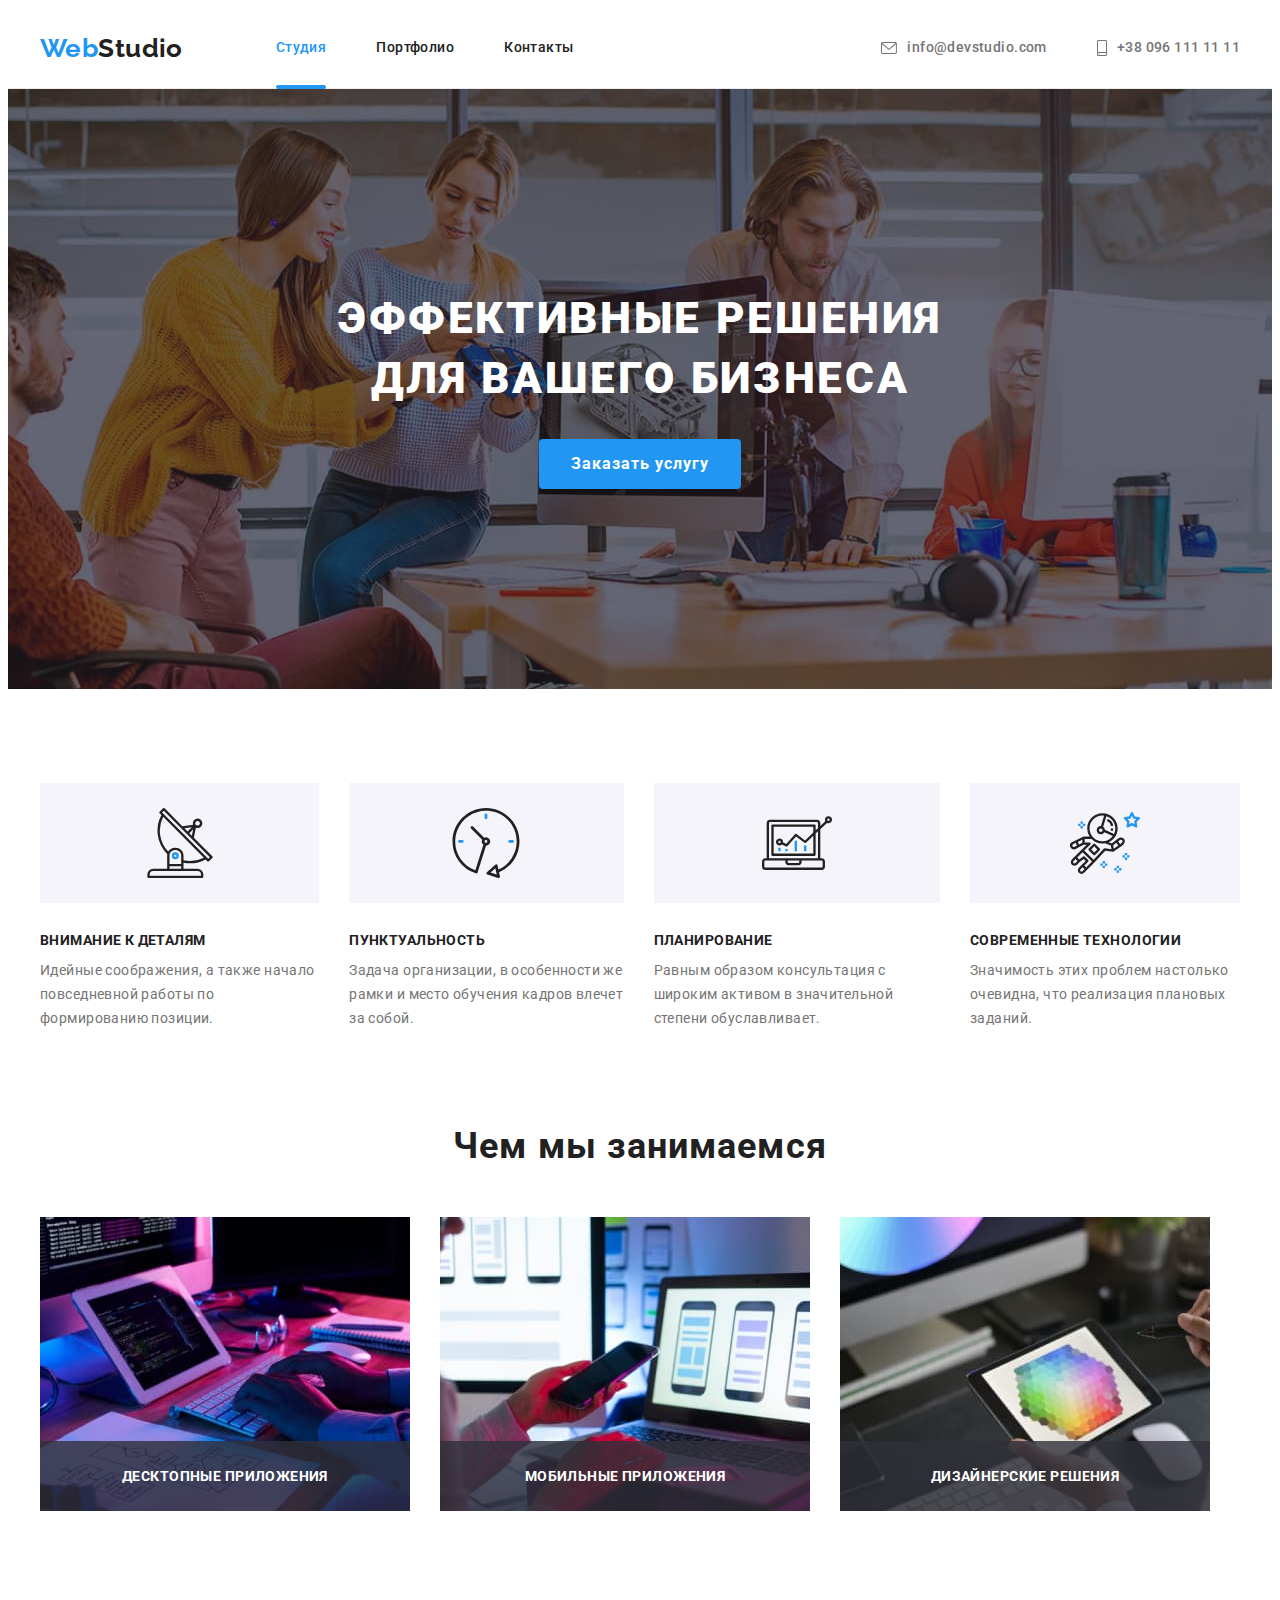
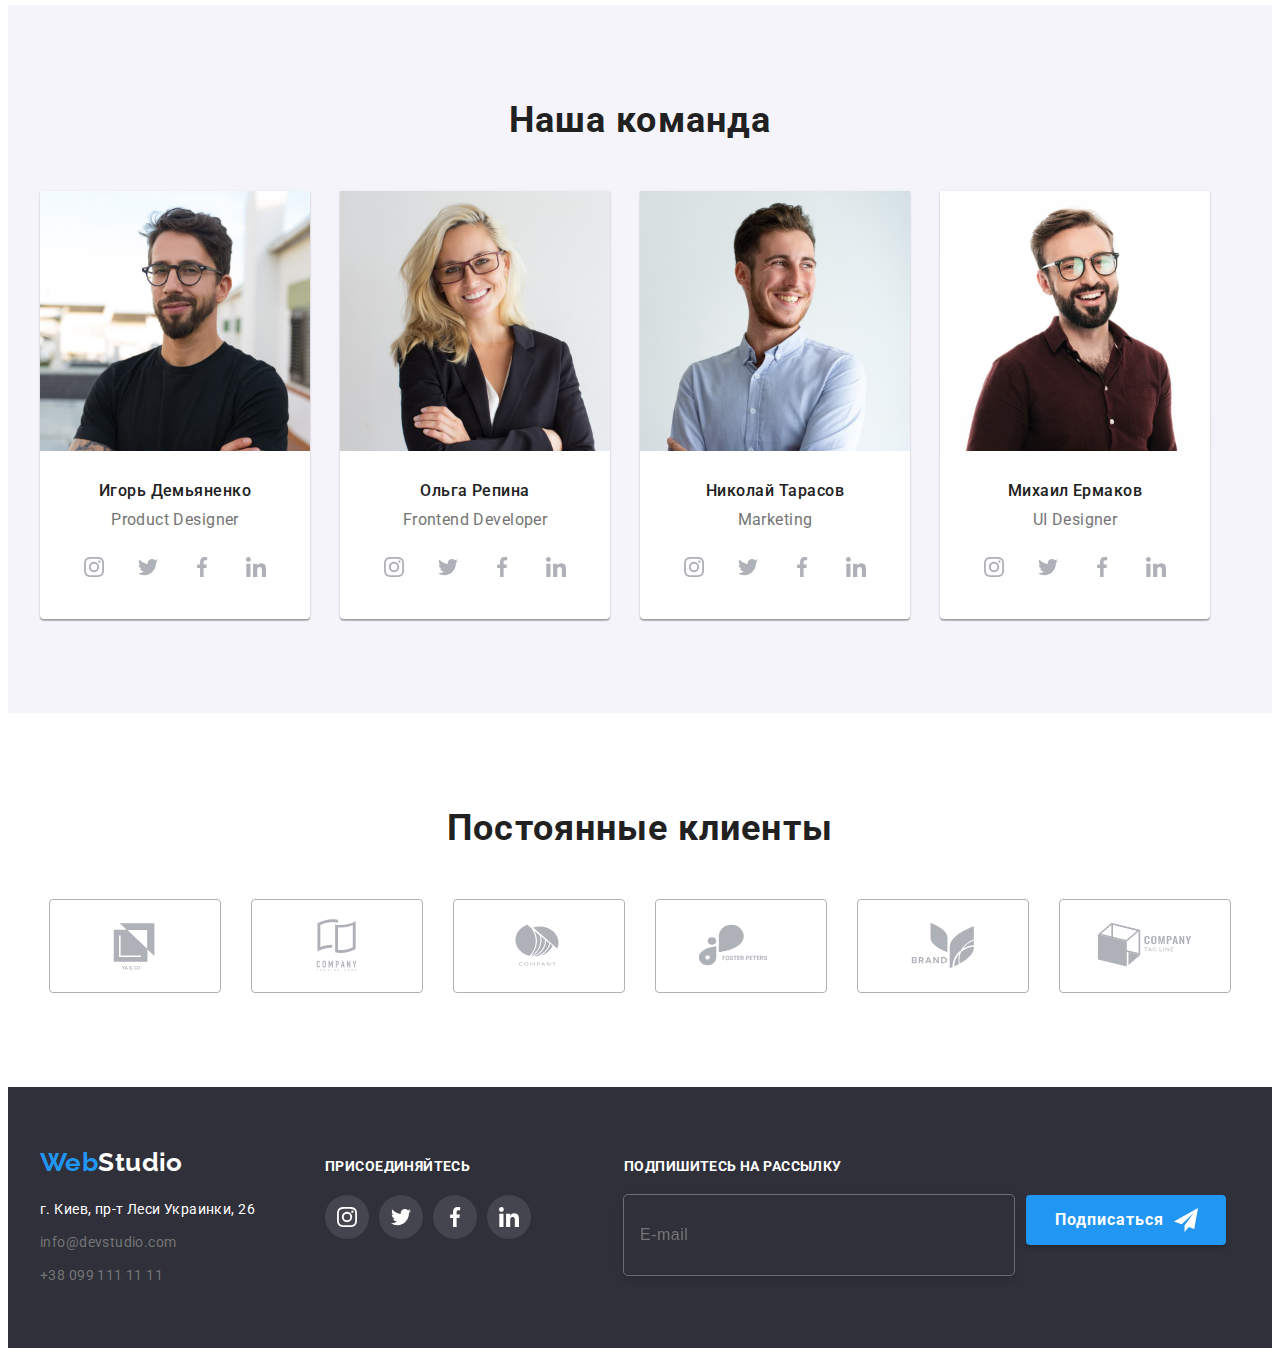
==== commit deaac417: "установлен потеряный карент" ====
--- a/index.html
+++ b/index.html
@@ -16,7 +16,7 @@
 
     <!-- styles -->
     <link rel="stylesheet" href="./css/main.min.css"/>
-    <link rel="stylesheet" href="./css/styles.css"/>
+    <!-- <link rel="stylesheet" href="./css/styles.css"/> -->
     <!-- fonts -->
     <link rel="preconnect" href="https://fonts.googleapis.com" />
     <link rel="preconnect" href="https://fonts.gstatic.com" crossorigin />
@@ -35,7 +35,7 @@
          </a>
           <ul class="list site-top__list">
             <li class="list__menu site-top__element">
-              <a class="link site-top__studio current" href="./index.html">Студия</a>
+              <a class="link current site-top__studio" href="./index.html">Студия</a>
             </li>
             <li class="list__menu">
               <a class="link site-top__portfolio" href="./portfolio.html">Портфолио</a>
@@ -443,17 +443,17 @@
           </div>
           <!-- форма подписки -->
         <div class="site-bottom__form form">
-          <p class="social__tageline social-form-bottom">Подпишитесь на рассылку</p>
-          <form class="form-bottom">
-            <input class="bottom-input-email"
+          <p class="social__tageline form__tageline">Подпишитесь на рассылку</p>
+          <form class="form__site-bottom">
+            <input class="form__input-email"
              type="email"
              name="bottom-user-email"
              placeholder="E-mail"
              id="bottom-user-mail"
              required>
 
-             <button class=" btn bottom-submit-btn" type="submit">Подписаться
-              <svg class="icon-send-bottom" width="24" height="24">
+             <button class="btn form__btn" type="submit">Подписаться
+              <svg class="form__icon-send" width="24" height="24">
                 <use href="./images/icons.svg#icon-send"></use>
               </svg>
              </button>
@@ -464,92 +464,92 @@
 
     <!-- модальне вікно -->
     <div class="backdrop is-hidden" data-modal>
-      <div class="modal" >
-        <button class="close-button" type="button" data-modal-close>
-          <svg class="icon-close" width="18" height="18">
+      <div class="modal">
+        <button class="close-button modal__close-button" type="button" data-modal-close>
+          <svg class="close-button__icon" width="18" height="18">
             <use href="./images/icons.svg#icon-close-black"></use>
         </svg>
         </button>
-        <!-- форма подписки -->
+        <!-- форма подписки в модалке -->
         
-        <form class="modal-form" autocomplete="off">
-          <p class="modal-tag">Оставьте свои данные, мы вам перезвоним</p>
+        <form class="modal__form form" autocomplete="off">
+          <p class="modal__tag form__tag">Оставьте свои данные, мы вам перезвоним</p>
           
-          <div class="form-field form-field-name">
-            <label class="form-label form-label-name" for="user-name">Имя
+          <div class="form__field modal__name">
+            <label class="form__label" for="user-name">Имя
             </label>
             <input 
-            class="form-input form-input-name" 
+            class="form__input" 
             type="text"  
             name="user-name"
             minlength="2" 
             id="user-name"
             required>
-            <svg class=" icon-modal icon-person-modal" width="18" height="18">
+            <svg class="form__icon" width="18" height="18">
               <use href="./images/icons.svg#icon-person-modal"></use>
             </svg>
           </div>
 
-          <div class="form-field form-field-phone">
-            <label class="form-label" for="user-phone" >Телефон
+          <div class="form__field modal__phone">
+            <label class="form__label" for="user-phone" >Телефон
             </label>
             <input
-            class="form-input form-input-phone" 
+            class="form__input" 
             type="tel"  
             name="user-phone" 
             id="user-phone"
             required>
-            <svg class="icon-modal icon-phone-modal" width="18" height="18">
+            <svg class="form__icon" width="18" height="18">
               <use href="./images/icons.svg#icon-phone-modal"></use>
             </svg>
             
           </div>
 
-          <div class="form-field form-field-email">
-            <label class="form-label" for="user-email">
+          <div class="form__field modal__email">
+            <label class="form__label" for="user-email">
               Почта 
             </label>
             <input
-             class="form-input form-input-email"
+             class="form__input"
              type="email" 
              name="user-email"
              id="user-mail"
              required>
-            <svg class="icon-modal icon-email-modal" width="18" height="18">
+            <svg class="form__icon" width="18" height="18">
               <use href="./images/icons.svg#icon-email-modal"></use>
             </svg>
           </div>
 
-          <div class="form-field message">
-            <label for="user-message" class="form-label">
+          <div class="form__field modal__message">
+            <label class="form__label" for="user-message">
             Комментарий
             </label>
             <textarea 
-            class="form-message" 
+            class="form__message" 
             name="user-message" rows="5"
             minlength="5" 
             placeholder="Введите текст" 
             id="user-message"></textarea>
           </div>
 
-          <label class="form-checkbox">
+          <label class="form__checkbox">
             <input 
-            class="visually-hidden form-checkbox-input" type="checkbox" name="user-agreement"
+            class="visually-hidden form__checkbox-input" type="checkbox" name="user-agreement"
             required>
-            <span class="icon-check-custom">
-              <svg class="icon-checked" width="16" height="15">
+            <span class="form__icon-custom">
+              <svg class="form__icon-checked" width="16" height="15">
                 <use href="./images/icons.svg#icon-checked"></use>
              </svg>
             </span>
             
             <span 
-            class="user-checkbox" for="user-agreement">Соглашаюсь с рассылкой и принимаю 
-            <a class="agreement-document"
+            class="form__user-checkbox" for="user-agreement">Соглашаюсь с рассылкой и принимаю 
+            <a class="form__agreement-document"
              href="#" target="_blank" rel="noreferrer noopener">Условия договора</a>
            </span>
           </label>
 
-          <button class="btn-modal-push" type="submit">Отправить</button>
+          <button class="btn__modal-push" type="submit">Отправить</button>
         
         </form>
       </div>
--- a/css/main.min.css
+++ b/css/main.min.css
@@ -1 +1 @@
-:root{--bk-color-body: #E5E5E5;--border-line-header: #ECECEC;--base-blue-color: #2196F3;--txt-gray-color: #757575;--txt-darkgray-color: #212121;--hover-txt-btn: #FFFFFF;--bk-cl-btn: #F5F4FA;--bk-cl-darkgray:#2F303A;--tagline-gray-cl:#212121;--bk-hat-blue:#188CE8;--pr-br-cl: #EEEEEE;--icon-fon: #F5F4FA;--color-social-icon-team: #AFB1B8;--bkc-p-we-doing: rgba(47, 48, 58, 0.8);--good-anim: 250ms, cubic-bezier(0.4, 0, 0.2, 1)}.visually-hidden{position:absolute;width:1px;height:1px;margin:-1px;border:0;padding:0;white-space:nowrap;-webkit-clip-path:inset(100%);clip-path:inset(100%);clip:rect(0 0 0 0);overflow:hidden}body{font-family:"Roboto",sans-serif;font-size:14px;letter-spacing:.03em;background-color:var(--hover-txt-btn);color:var(--txt-gray-color)}h1,h2,h3,h4,h5,h6,p{margin:0}img{display:block;max-width:100%;height:auto}address{font-style:normal}.list{list-style:none;margin:0;padding:0}.link{text-decoration:none}.btn{padding:6px 22px;background-color:var(--bk-cl-btn);border-radius:4px;border:none;color:var(--txt-darkgray-color);font-family:"Roboto",sans-serif;font-weight:500;font-size:16px;line-height:1.62;letter-spacing:.03em;cursor:pointer;-webkit-transition-property:color,background-color,-webkit-box-shadow;transition-property:color,background-color,-webkit-box-shadow;transition-property:color,background-color,box-shadow;transition-property:color,background-color,box-shadow,-webkit-box-shadow;-webkit-transition-duration:250ms;transition-duration:250ms;-webkit-transition-timing-function:cubic-bezier(0.4, 0, 0.2, 1);transition-timing-function:cubic-bezier(0.4, 0, 0.2, 1)}.btn:hover,.btn:focus{background-color:var(--base-blue-color);color:var(--hover-txt-btn);-webkit-box-shadow:0px 3px 1px rgba(0,0,0,.1),0px 1px 2px rgba(0,0,0,.08),0px 2px 2px rgba(0,0,0,.12);box-shadow:0px 3px 1px rgba(0,0,0,.1),0px 1px 2px rgba(0,0,0,.08),0px 2px 2px rgba(0,0,0,.12)}.btn .filter__oll{min-width:73px}.btn .filter__web{min-width:128px}.btn .filter__app{min-width:145px}.btn .filter__design{min-width:103px}.btn .filter__marketing{min-width:130px}.btn__hat{padding:10px 32px;min-width:200px;cursor:pointer;font-weight:700;font-family:"Roboto",sans-serif;font-size:16px;line-height:1.88;letter-spacing:.06em;color:var(--hover-txt-btn);background-color:var(--base-blue-color);-webkit-box-shadow:0px 4px 4px rgba(0,0,0,.15);box-shadow:0px 4px 4px rgba(0,0,0,.15);border-radius:4px;border:none;-webkit-transition-property:inherit;transition-property:inherit;-webkit-transition-duration:250ms;transition-duration:250ms;-webkit-transition-timing-function:cubic-bezier(0.4, 0, 0.2, 1);transition-timing-function:cubic-bezier(0.4, 0, 0.2, 1)}.btn__hat:hover,.btn__hat:focus{background-color:var(--bk-hat-blue)}.container{width:1200px;margin-left:auto;margin-right:auto;padding-left:15px;padding-right:15px}.section{padding-top:94px;padding-bottom:94px}.section:nth-child(2){padding-bottom:0}.logo{color:var(--base-blue-color);font-family:"Raleway",sans-serif;font-weight:700;font-size:26px;line-height:1.19}.logo.bottom{margin-bottom:20px;display:inline-block}.logo--top-element{color:var(--txt-darkgray-color)}.logo--bottom-element{color:var(--hover-txt-btn)}.current{color:var(--base-blue-color)}.current::after{position:absolute;bottom:-1px;content:"";width:100%;height:4px;display:block;background-color:var(--base-blue-color);border-radius:2px}.list__email,.list__tel{color:var(--txt-gray-color);font-weight:500;font-size:14px;line-height:1.14;-webkit-transition-property:color;transition-property:color;-webkit-transition-duration:250ms;transition-duration:250ms;-webkit-transition-timing-function:cubic-bezier(0.4, 0, 0.2, 1);transition-timing-function:cubic-bezier(0.4, 0, 0.2, 1)}.list__icon-email{fill:currentColor;margin-right:10px}.list__icon-smartphone{fill:currentColor;margin-right:10px}.list__email:hover,.list__tel:hover{color:var(--base-blue-color)}.list__email:focus,.list__tel:focus{color:var(--base-blue-color)}.link.list__email,.link.list__tel{display:-webkit-box;display:-ms-flexbox;display:flex;-webkit-box-align:center;-ms-flex-align:center;align-items:center}.overlay{position:relative;display:-webkit-box;display:-ms-flexbox;display:flex}.overlay__tagline{position:absolute;top:0;left:0;opacity:0;-webkit-transform:scaleY(0);transform:scaleY(0);-webkit-transform-origin:bottom center;transform-origin:bottom center;padding:63px 24px;-webkit-box-align:center;-ms-flex-align:center;align-items:center;-webkit-box-pack:center;-ms-flex-pack:center;justify-content:center;background-color:rgba(33,150,243,.9);font-size:18px;line-height:28px;letter-spacing:.03em;color:var(--hover-txt-btn);-webkit-transition:opacity 250ms cubic-bezier(0.4, 0, 0.2, 1),-webkit-transform 250ms cubic-bezier(0.4, 0, 0.2, 1);transition:opacity 250ms cubic-bezier(0.4, 0, 0.2, 1),-webkit-transform 250ms cubic-bezier(0.4, 0, 0.2, 1);transition:transform 250ms cubic-bezier(0.4, 0, 0.2, 1),opacity 250ms cubic-bezier(0.4, 0, 0.2, 1);transition:transform 250ms cubic-bezier(0.4, 0, 0.2, 1),opacity 250ms cubic-bezier(0.4, 0, 0.2, 1),-webkit-transform 250ms cubic-bezier(0.4, 0, 0.2, 1)}.social__tageline{font-size:14px;font-weight:700;line-height:1.14;text-transform:uppercase;color:var(--hover-txt-btn);margin-bottom:20px}.social__list{display:-webkit-box;display:-ms-flexbox;display:flex}.social__link{display:-webkit-inline-box;display:-ms-inline-flexbox;display:inline-flex;width:44px;height:44px;-webkit-box-align:center;-ms-flex-align:center;align-items:center;-webkit-box-pack:center;-ms-flex-pack:center;justify-content:center;border-radius:50%;background-color:rgba(255,255,255,.1);color:var(--hover-txt-btn);-webkit-transition-property:background-color;transition-property:background-color;-webkit-transition-duration:250ms;transition-duration:250ms;-webkit-transition-timing-function:cubic-bezier(0.4, 0, 0.2, 1);transition-timing-function:cubic-bezier(0.4, 0, 0.2, 1)}.social__link:hover,.social__link:focus{background-color:var(--base-blue-color)}.social__list .social__element+.social__element{margin-left:10px}.social-schedule__icon,.social__icon-bottom{fill:currentColor}.social-schedule{display:-webkit-box;display:-ms-flexbox;display:flex;-webkit-box-pack:center;-ms-flex-pack:center;justify-content:center;-webkit-box-align:center;-ms-flex-align:center;align-items:center}.social-schedule .social-schedule__element+.social-schedule__element{margin-left:10px}.social-schedule__link{display:-webkit-inline-box;display:-ms-inline-flexbox;display:inline-flex;width:44px;height:44px;-webkit-box-align:center;-ms-flex-align:center;align-items:center;-webkit-box-pack:center;-ms-flex-pack:center;justify-content:center;border-radius:50%;color:var(--color-social-icon-team);-webkit-transition-property:color,background-color;transition-property:color,background-color;-webkit-transition-duration:250ms;transition-duration:250ms;-webkit-transition-timing-function:cubic-bezier(0.4, 0, 0.2, 1);transition-timing-function:cubic-bezier(0.4, 0, 0.2, 1)}.social-schedule__link:hover,.social-schedule__link:focus{background-color:var(--base-blue-color);color:var(--hover-txt-btn)}.site-top__list,.site-top__connection,.site-top__nav,.site-top__container{display:-webkit-box;display:-ms-flexbox;display:flex}.site-top__list{margin-left:93px}.site-top__nav,.site-top__container{-webkit-box-align:center;-ms-flex-align:center;align-items:center}.site-top__connection{margin-left:auto}.site-top__list .list__menu:not(:last-child){margin-right:50px}.site-top__connection .list__menu+.list__menu{margin-left:50px}.site-top__portfolio,.site-top__studio,.site-top__contacts,.site-top__email,.site-top__tel{display:block;padding-top:32px;padding-bottom:32px}.site-top__studio,.site-top__portfolio,.site-top__contacts{font-weight:500;color:var(--txt-darkgray-color);font-size:14px;line-height:1.14;-webkit-transition-property:color;transition-property:color;-webkit-transition-duration:250ms;transition-duration:250ms;-webkit-transition-timing-function:cubic-bezier(0.4, 0, 0.2, 1);transition-timing-function:cubic-bezier(0.4, 0, 0.2, 1)}.site-top__studio:hover,.site-top__portfolio:hover,.site-top__contacts:hover{color:var(--base-blue-color)}.site-top__studio:focus,.site-top__portfolio:focus,.site-top__contacts:focus{color:var(--base-blue-color)}.site-top__element{position:relative}.site-top{border-bottom:1px solid var(--border-line-header)}.hat{padding-top:200px;padding-bottom:200px;max-width:1600px;margin-left:auto;margin-right:auto;background-color:var(--bk-cl-darkgray);text-align:center;background-image:-webkit-gradient(linear, left top, left bottom, from(rgba(47, 48, 58, 0.4)), to(rgba(47, 48, 58, 0.4))),url(../images/background-team.jpg);background-image:linear-gradient(rgba(47, 48, 58, 0.4), rgba(47, 48, 58, 0.4)),url(../images/background-team.jpg);background-size:cover;background-position:center;background-repeat:no-repeat}.hat__tagline{width:696px;margin:0 auto 30px;color:var(--hover-txt-btn);font-weight:900;font-size:44px;line-height:1.36;letter-spacing:.06em;text-transform:uppercase}.filter__list{margin-bottom:50px;display:-webkit-box;display:-ms-flexbox;display:flex;-webkit-box-pack:center;-ms-flex-pack:center;justify-content:center}.filter__list .filter__element+.filter__element{margin-left:8px}.progect{display:-webkit-box;display:-ms-flexbox;display:flex;-ms-flex-wrap:wrap;flex-wrap:wrap}.progect__name{font-size:18px;line-height:2;letter-spacing:.03em;color:var(--txt-darkgray-color);margin-top:0;margin-bottom:4px}.progect__element{margin-bottom:30px;margin-left:30px;width:370px}.progect__link{position:relative;display:block;overflow:hidden;color:currentColor;text-decoration:none;-webkit-transition:-webkit-box-shadow 250ms cubic-bezier(0.4, 0, 0.2, 1);transition:-webkit-box-shadow 250ms cubic-bezier(0.4, 0, 0.2, 1);transition:box-shadow 250ms cubic-bezier(0.4, 0, 0.2, 1);transition:box-shadow 250ms cubic-bezier(0.4, 0, 0.2, 1), -webkit-box-shadow 250ms cubic-bezier(0.4, 0, 0.2, 1)}.progect__link:hover,.progect__link:focus{-webkit-box-shadow:0px 1px 1px rgba(0,0,0,.12),0px 4px 4px rgba(0,0,0,.06),1px 4px 6px rgba(0,0,0,.16);box-shadow:0px 1px 1px rgba(0,0,0,.12),0px 4px 4px rgba(0,0,0,.06),1px 4px 6px rgba(0,0,0,.16)}.progect__link:hover .overlay__tagline,.progect__link:focus .overlay__tagline{-webkit-transform:scaleY(100%);transform:scaleY(100%);opacity:1}.progect__element:nth-last-child(-n+3){margin-bottom:0}.progect__element:nth-child(3n+1){margin-left:0}.progect__container{padding:20px 24px;border:solid 1px var(--pr-br-cl);border-top:none}.progect__description{line-height:1.88;letter-spacing:.03em;font-size:16px;margin:0}.peculiarities__list{display:-webkit-box;display:-ms-flexbox;display:flex}.peculiarities__list .peculiarities__ideas+.peculiarities__ideas{margin-left:30px}.peculiarities__ideas{min-width:270px}.peculiarities__icon{display:-webkit-box;display:-ms-flexbox;display:flex;-webkit-box-pack:center;-ms-flex-pack:center;justify-content:center;-webkit-box-align:center;-ms-flex-align:center;align-items:center;margin-bottom:30px;background-color:var(--icon-fon);height:120px}.peculiarities__tagline{font-size:14px;line-height:1.14;letter-spacing:.03em;text-transform:uppercase;color:var(--tagline-gray-cl);margin-top:0;margin-bottom:10px}.peculiarities__detailing{font-size:14px;line-height:1.71;letter-spacing:.03em;margin:0}.proffer__tageline{font-size:36px;line-height:1.17;text-align:center;letter-spacing:.03em;color:var(--tagline-gray-cl);margin-top:0;margin-bottom:50px}.proffer__list{display:-webkit-box;display:-ms-flexbox;display:flex}.proffer__paragraf{position:relative}.proffer__list .proffer__paragraf+.proffer__paragraf{margin-left:30px}.proffer__picture{cursor:pointer;-webkit-transition-property:-webkit-filter;transition-property:-webkit-filter;transition-property:filter;transition-property:filter, -webkit-filter;-webkit-transition-duration:250ms;transition-duration:250ms;-webkit-transition-timing-function:cubic-bezier(0.4, 0, 0.2, 1);transition-timing-function:cubic-bezier(0.4, 0, 0.2, 1)}.proffer__picture:hover{-webkit-filter:drop-shadow(0px 4px 4px rgba(0, 0, 0, 0.25));filter:drop-shadow(0px 4px 4px rgba(0, 0, 0, 0.25))}.proffer__description{position:absolute;width:100%;display:-webkit-box;display:-ms-flexbox;display:flex;height:70px;-webkit-box-align:center;-ms-flex-align:center;align-items:center;-webkit-box-pack:center;-ms-flex-pack:center;justify-content:center;bottom:0;pointer-events:none;font-weight:700;text-transform:uppercase;color:var(--hover-txt-btn);background-color:var(--bkc-p-we-doing)}.site-bottom{background-color:var(--bk-cl-darkgray);padding-top:60px;padding-bottom:60px}.site-bottom__element{margin-bottom:9px}.site-bottom__element:last-child{margin-bottom:0}.site-bottom__adress{text-decoration:none;line-height:1.71;color:var(--hover-txt-btn);-webkit-transition-property:color;transition-property:color;-webkit-transition-duration:250ms;transition-duration:250ms;-webkit-transition-timing-function:cubic-bezier(0.4, 0, 0.2, 1);transition-timing-function:cubic-bezier(0.4, 0, 0.2, 1)}.site-bottom__adress:hover,.site-bottom__adress:focus{color:var(--base-blue-color)}.site-bottom__email,.site-bottom__tel{text-decoration:none;color:var(--txt-gray-color);line-height:1.71;-webkit-transition-property:color;transition-property:color;-webkit-transition-duration:250ms;transition-duration:250ms;-webkit-transition-timing-function:cubic-bezier(0.4, 0, 0.2, 1);transition-timing-function:cubic-bezier(0.4, 0, 0.2, 1)}.site-bottom__email:hover,.site-bottom__tel:hover,.site-bottom__email:focus,.site-bottom__tel:focus{color:var(--base-blue-color)}.site-bottom__container{display:-webkit-box;display:-ms-flexbox;display:flex;-webkit-box-align:baseline;-ms-flex-align:baseline;align-items:baseline}.site-bottom__social{margin-left:70px}.team{background-color:var(--bk-cl-btn)}.team__tagline{font-size:36px;line-height:1.17;text-align:center;letter-spacing:.03em;color:var(--tagline-gray-cl);margin-top:0;margin-bottom:50px}.team__list{display:-webkit-box;display:-ms-flexbox;display:flex}.team__block{background:var(--hover-txt-btn);-webkit-box-shadow:0px 1px 3px rgba(0,0,0,.12),0px 1px 1px rgba(0,0,0,.14),0px 2px 1px rgba(0,0,0,.2);box-shadow:0px 1px 3px rgba(0,0,0,.12),0px 1px 1px rgba(0,0,0,.14),0px 2px 1px rgba(0,0,0,.2);border-radius:0px 0px 4px 4px;text-align:center}.team__list .team__block+.team__block{margin-left:30px}.team__container{padding-top:30px;padding-bottom:30px}.team__name{font-weight:500;font-size:16px;line-height:1.19;text-align:center;letter-spacing:.03em;color:var(--tagline-gray-cl);margin-top:0;margin-bottom:10px}.team__description{margin-bottom:16px;line-height:1.19;text-align:center;font-size:16px}.demianenko{background:url(4853.jpg)}.repina{background:url(5844.jpg)}.tarasov{background:url(16166.jpg)}.ermakov{background:url(2968.jpg)}.clients__tageline{font-size:36px;line-height:1.17;text-align:center;letter-spacing:.03em;color:var(--tagline-gray-cl);margin-top:0;margin-bottom:50px}.clients__list{display:-webkit-box;display:-ms-flexbox;display:flex;-webkit-box-align:center;-ms-flex-align:center;align-items:center;-webkit-box-pack:center;-ms-flex-pack:center;justify-content:center}.clients__list .clients__element+.clients__element{margin-left:30px}.clients__link{width:170px;height:92px;border-radius:4px;border:1px solid var(--color-social-icon-team);display:-webkit-inline-box;display:-ms-inline-flexbox;display:inline-flex;-webkit-box-align:center;-ms-flex-align:center;align-items:center;-webkit-box-pack:center;-ms-flex-pack:center;justify-content:center;color:var(--color-social-icon-team);-webkit-transition-property:color,border-color;transition-property:color,border-color;-webkit-transition-duration:250ms;transition-duration:250ms;-webkit-transition-timing-function:cubic-bezier(0.4, 0, 0.2, 1);transition-timing-function:cubic-bezier(0.4, 0, 0.2, 1)}.clients__icon{fill:currentColor}.clients__link:hover,.clients__link:focus,.clients__icon:hover,.clients__icon:focus{color:var(--base-blue-color)}.clients__link:hover,.clients__link:focus{border-color:var(--base-blue-color)}/*# sourceMappingURL=main.min.css.map */+:root{--bk-color-body: #E5E5E5;--border-line-header: #ECECEC;--base-blue-color: #2196F3;--txt-gray-color: #757575;--txt-darkgray-color: #212121;--hover-txt-btn: #FFFFFF;--bk-cl-btn: #F5F4FA;--bk-cl-darkgray:#2F303A;--tagline-gray-cl:#212121;--bk-hat-blue:#188CE8;--pr-br-cl: #EEEEEE;--icon-fon: #F5F4FA;--color-social-icon-team: #AFB1B8;--bkc-p-we-doing: rgba(47, 48, 58, 0.8);--good-anim: 250ms, cubic-bezier(0.4, 0, 0.2, 1)}.visually-hidden{position:absolute;width:1px;height:1px;margin:-1px;border:0;padding:0;white-space:nowrap;-webkit-clip-path:inset(100%);clip-path:inset(100%);clip:rect(0 0 0 0);overflow:hidden}body{font-family:"Roboto",sans-serif;font-size:14px;letter-spacing:.03em;background-color:var(--hover-txt-btn);color:var(--txt-gray-color)}h1,h2,h3,h4,h5,h6,p{margin:0}img{display:block;max-width:100%;height:auto}address{font-style:normal}.list{list-style:none;margin:0;padding:0}.link{text-decoration:none}.btn{padding:6px 22px;background-color:var(--bk-cl-btn);border-radius:4px;border:none;color:var(--txt-darkgray-color);font-family:"Roboto",sans-serif;font-weight:500;font-size:16px;line-height:1.62;letter-spacing:.03em;cursor:pointer;-webkit-transition-property:color,background-color,-webkit-box-shadow;transition-property:color,background-color,-webkit-box-shadow;transition-property:color,background-color,box-shadow;transition-property:color,background-color,box-shadow,-webkit-box-shadow;-webkit-transition-duration:250ms;transition-duration:250ms;-webkit-transition-timing-function:cubic-bezier(0.4, 0, 0.2, 1);transition-timing-function:cubic-bezier(0.4, 0, 0.2, 1)}.btn:hover,.btn:focus{background-color:var(--base-blue-color);color:var(--hover-txt-btn);-webkit-box-shadow:0px 3px 1px rgba(0,0,0,.1),0px 1px 2px rgba(0,0,0,.08),0px 2px 2px rgba(0,0,0,.12);box-shadow:0px 3px 1px rgba(0,0,0,.1),0px 1px 2px rgba(0,0,0,.08),0px 2px 2px rgba(0,0,0,.12)}.btn .filter__oll{min-width:73px}.btn .filter__web{min-width:128px}.btn .filter__app{min-width:145px}.btn .filter__design{min-width:103px}.btn .filter__marketing{min-width:130px}.btn__hat{padding:10px 32px;min-width:200px;cursor:pointer;font-weight:700;font-family:"Roboto",sans-serif;font-size:16px;line-height:1.88;letter-spacing:.06em;color:var(--hover-txt-btn);background-color:var(--base-blue-color);-webkit-box-shadow:0px 4px 4px rgba(0,0,0,.15);box-shadow:0px 4px 4px rgba(0,0,0,.15);border-radius:4px;border:none;-webkit-transition-property:inherit;transition-property:inherit;-webkit-transition-duration:250ms;transition-duration:250ms;-webkit-transition-timing-function:cubic-bezier(0.4, 0, 0.2, 1);transition-timing-function:cubic-bezier(0.4, 0, 0.2, 1)}.btn__hat:hover,.btn__hat:focus{background-color:var(--bk-hat-blue)}.btn__modal-push{display:block;width:200px;height:50px;margin-left:auto;margin-right:auto;text-align:center;background-color:var(--base-blue-color);-webkit-box-shadow:0px 4px 4px rgba(0,0,0,.15);box-shadow:0px 4px 4px rgba(0,0,0,.15);border:none;border-radius:4px;cursor:pointer;color:var(--hover-txt-btn);font-weight:700;font-size:16px;line-height:30px;letter-spacing:.06em;-webkit-transition:background-color 250ms cubic-bezier(0.4, 0, 0.2, 1);transition:background-color 250ms cubic-bezier(0.4, 0, 0.2, 1)}.btn__modal-push:hover,.btn__modal-push:focus{background-color:var(--bk-hat-blue)}.container{width:1200px;margin-left:auto;margin-right:auto;padding-left:15px;padding-right:15px}.section{padding-top:94px;padding-bottom:94px}.section:nth-child(2){padding-bottom:0}.logo{color:var(--base-blue-color);font-family:"Raleway",sans-serif;font-weight:700;font-size:26px;line-height:1.19}.logo.bottom{margin-bottom:20px;display:inline-block}.logo--top-element{color:var(--txt-darkgray-color)}.logo--bottom-element{color:var(--hover-txt-btn)}.current{color:var(--base-blue-color)}.current::after{position:absolute;bottom:-1px;content:"";width:100%;height:4px;display:block;background-color:var(--base-blue-color);border-radius:2px}.list__menu .current{color:var(--base-blue-color)}.list__menu .current::after{position:absolute;bottom:-1px;content:"";width:100%;height:4px;display:block;background-color:var(--base-blue-color);border-radius:2px}.list__email,.list__tel{color:var(--txt-gray-color);font-weight:500;font-size:14px;line-height:1.14;-webkit-transition-property:color;transition-property:color;-webkit-transition-duration:250ms;transition-duration:250ms;-webkit-transition-timing-function:cubic-bezier(0.4, 0, 0.2, 1);transition-timing-function:cubic-bezier(0.4, 0, 0.2, 1)}.list__icon-email{fill:currentColor;margin-right:10px}.list__icon-smartphone{fill:currentColor;margin-right:10px}.list__email:hover,.list__tel:hover{color:var(--base-blue-color)}.list__email:focus,.list__tel:focus{color:var(--base-blue-color)}.link.list__email,.link.list__tel{display:-webkit-box;display:-ms-flexbox;display:flex;-webkit-box-align:center;-ms-flex-align:center;align-items:center}.overlay{position:relative;display:-webkit-box;display:-ms-flexbox;display:flex}.overlay__tagline{position:absolute;top:0;left:0;opacity:0;-webkit-transform:scaleY(0);transform:scaleY(0);-webkit-transform-origin:bottom center;transform-origin:bottom center;padding:63px 24px;-webkit-box-align:center;-ms-flex-align:center;align-items:center;-webkit-box-pack:center;-ms-flex-pack:center;justify-content:center;background-color:rgba(33,150,243,.9);font-size:18px;line-height:28px;letter-spacing:.03em;color:var(--hover-txt-btn);-webkit-transition:opacity 250ms cubic-bezier(0.4, 0, 0.2, 1),-webkit-transform 250ms cubic-bezier(0.4, 0, 0.2, 1);transition:opacity 250ms cubic-bezier(0.4, 0, 0.2, 1),-webkit-transform 250ms cubic-bezier(0.4, 0, 0.2, 1);transition:transform 250ms cubic-bezier(0.4, 0, 0.2, 1),opacity 250ms cubic-bezier(0.4, 0, 0.2, 1);transition:transform 250ms cubic-bezier(0.4, 0, 0.2, 1),opacity 250ms cubic-bezier(0.4, 0, 0.2, 1),-webkit-transform 250ms cubic-bezier(0.4, 0, 0.2, 1)}.social__tageline{font-size:14px;font-weight:700;line-height:1.14;text-transform:uppercase;color:var(--hover-txt-btn);margin-bottom:20px}.social__list{display:-webkit-box;display:-ms-flexbox;display:flex}.social__link{display:-webkit-inline-box;display:-ms-inline-flexbox;display:inline-flex;width:44px;height:44px;-webkit-box-align:center;-ms-flex-align:center;align-items:center;-webkit-box-pack:center;-ms-flex-pack:center;justify-content:center;border-radius:50%;background-color:rgba(255,255,255,.1);color:var(--hover-txt-btn);-webkit-transition-property:background-color;transition-property:background-color;-webkit-transition-duration:250ms;transition-duration:250ms;-webkit-transition-timing-function:cubic-bezier(0.4, 0, 0.2, 1);transition-timing-function:cubic-bezier(0.4, 0, 0.2, 1)}.social__link:hover,.social__link:focus{background-color:var(--base-blue-color)}.social__list .social__element+.social__element{margin-left:10px}.social-schedule__icon,.social__icon-bottom{fill:currentColor}.social-schedule{display:-webkit-box;display:-ms-flexbox;display:flex;-webkit-box-pack:center;-ms-flex-pack:center;justify-content:center;-webkit-box-align:center;-ms-flex-align:center;align-items:center}.social-schedule .social-schedule__element+.social-schedule__element{margin-left:10px}.social-schedule__link{display:-webkit-inline-box;display:-ms-inline-flexbox;display:inline-flex;width:44px;height:44px;-webkit-box-align:center;-ms-flex-align:center;align-items:center;-webkit-box-pack:center;-ms-flex-pack:center;justify-content:center;border-radius:50%;color:var(--color-social-icon-team);-webkit-transition-property:color,background-color;transition-property:color,background-color;-webkit-transition-duration:250ms;transition-duration:250ms;-webkit-transition-timing-function:cubic-bezier(0.4, 0, 0.2, 1);transition-timing-function:cubic-bezier(0.4, 0, 0.2, 1)}.social-schedule__link:hover,.social-schedule__link:focus{background-color:var(--base-blue-color);color:var(--hover-txt-btn)}.backdrop{position:fixed;top:0;left:0;opacity:1;visibility:visible;width:100%;height:100%;background-color:rgba(0,0,0,.2);-webkit-transition:opacity 250ms cubic-bezier(0.4, 0, 0.2, 1),visibility 250ms cubic-bezier(0.4, 0, 0.2, 1);transition:opacity 250ms cubic-bezier(0.4, 0, 0.2, 1),visibility 250ms cubic-bezier(0.4, 0, 0.2, 1)}.backdrop.is-hidden{opacity:0;pointer-events:none;visibility:hidden}.close-button{position:absolute;top:0;right:0;-webkit-transform:translate(-8px, 8px);transform:translate(-8px, 8px);width:30px;height:30px;background-color:var(--hover-txt-btn);border-radius:50%;border:1px solid rgba(0,0,0,.1);cursor:pointer}.close-button__icon{position:absolute;top:50%;left:50%;-webkit-transform:translate(-50%, -50%);transform:translate(-50%, -50%);-webkit-transition:fill 250ms cubic-bezier(0.4, 0, 0.2, 1);transition:fill 250ms cubic-bezier(0.4, 0, 0.2, 1)}.close-button:hover .close-button__icon,.close-button:focus .close-button__icon{fill:var(--base-blue-color)}.form__site-bottom{display:-webkit-box;display:-ms-flexbox;display:flex}.form__tageline{margin-bottom:20px}.form__input-email{display:inline-block;width:358px;height:50px;padding:15px 16px;outline:1px solid rgba(255,255,255,.3);border:none;-webkit-filter:drop-shadow(0px 4px 4px rgba(0, 0, 0, 0.15));filter:drop-shadow(0px 4px 4px rgba(0, 0, 0, 0.15));border-radius:4px;background-color:var(--bk-cl-darkgray);color:var(--hover-txt-btn);font-size:16px;letter-spacing:.03em}.form__btn{display:-webkit-box;display:-ms-flexbox;display:flex;-webkit-box-align:center;-ms-flex-align:center;align-items:center;text-align:center;margin-left:12px;width:200px;max-height:50px;padding-left:29px;padding-right:28px;cursor:pointer;background-color:var(--base-blue-color);-webkit-box-shadow:0px 4px 4px rgba(0,0,0,.15);box-shadow:0px 4px 4px rgba(0,0,0,.15);border-radius:4px;color:var(--hover-txt-btn);letter-spacing:.06em;font-weight:700}.form__icon-send{margin-left:10px;fill:var(--hover-txt-btn)}.form__label{display:inline-block;font-size:12px;letter-spacing:.01em;margin-bottom:4px}.form__input{width:448px;height:40px;outline:1px solid rgba(33,33,33,.2);border-radius:4px;border:none;padding:12px 10px 12px 42px;-webkit-transition:outline-color 250ms cubic-bezier(0.4, 0, 0.2, 1);transition:outline-color 250ms cubic-bezier(0.4, 0, 0.2, 1)}.form__input:focus-within,.form__input:hover{outline-color:var(--base-blue-color)}.form__input:focus-within~.form__icon,.form__input:hover~.form__icon{fill:var(--base-blue-color)}.form__message{padding:12px 16px;resize:none;width:448px;height:120px;outline:1px solid rgba(33,33,33,.2);border-radius:4px;border:none;-webkit-transition:outline-color 250ms cubic-bezier(0.4, 0, 0.2, 1);transition:outline-color 250ms cubic-bezier(0.4, 0, 0.2, 1)}.form__message:focus-within,.form__message:hover{outline-color:var(--base-blue-color)}.form__field{position:relative;display:-webkit-box;display:-ms-flexbox;display:flex;-webkit-box-orient:vertical;-webkit-box-direction:normal;-ms-flex-direction:column;flex-direction:column;text-align:start;margin-bottom:10px;-webkit-transition:border-color 250ms cubic-bezier(0.4, 0, 0.2, 1);transition:border-color 250ms cubic-bezier(0.4, 0, 0.2, 1)}.form__field .modal__message{margin-bottom:20px}.form__icon{position:absolute;top:30px;left:24px;-webkit-transform:translate(-50%);transform:translate(-50%);-webkit-transition:fill 250ms cubic-bezier(0.4, 0, 0.2, 1);transition:fill 250ms cubic-bezier(0.4, 0, 0.2, 1)}.form__agreement-document{color:var(--base-blue-color)}.form__checkbox{display:-webkit-box;display:-ms-flexbox;display:flex;-webkit-box-pack:center;-ms-flex-pack:center;justify-content:center;-ms-flex-line-pack:center;align-content:center;margin-bottom:30px}.form__icon-custom{display:-webkit-inline-box;display:-ms-inline-flexbox;display:inline-flex;text-align:center;-webkit-box-pack:center;-ms-flex-pack:center;justify-content:center;margin-right:8px;outline:2px var(--bk-cl-darkgray) solid;outline-offset:-2px;border-radius:2px;-webkit-transition:background-color 250ms cubic-bezier(0.4, 0, 0.2, 1),outline-color 250ms cubic-bezier(0.4, 0, 0.2, 1),-webkit-filter 250ms cubic-bezier(0.4, 0, 0.2, 1);transition:background-color 250ms cubic-bezier(0.4, 0, 0.2, 1),outline-color 250ms cubic-bezier(0.4, 0, 0.2, 1),-webkit-filter 250ms cubic-bezier(0.4, 0, 0.2, 1);transition:background-color 250ms cubic-bezier(0.4, 0, 0.2, 1),filter 250ms cubic-bezier(0.4, 0, 0.2, 1),outline-color 250ms cubic-bezier(0.4, 0, 0.2, 1);transition:background-color 250ms cubic-bezier(0.4, 0, 0.2, 1),filter 250ms cubic-bezier(0.4, 0, 0.2, 1),outline-color 250ms cubic-bezier(0.4, 0, 0.2, 1),-webkit-filter 250ms cubic-bezier(0.4, 0, 0.2, 1)}.form__icon-checked{fill:var(--hover-txt-btn)}.form__checkbox-input:checked+.form__icon-custom{background-color:var(--base-blue-color);-webkit-filter:drop-shadow(0px 4px 4px rgba(0, 0, 0, 0.25));filter:drop-shadow(0px 4px 4px rgba(0, 0, 0, 0.25));outline-color:var(--base-blue-color)}.site-top__list,.site-top__connection,.site-top__nav,.site-top__container{display:-webkit-box;display:-ms-flexbox;display:flex}.site-top__list{margin-left:93px}.site-top__nav,.site-top__container{-webkit-box-align:center;-ms-flex-align:center;align-items:center}.site-top__connection{margin-left:auto}.site-top__list .list__menu:not(:last-child){margin-right:50px}.site-top__connection .list__menu+.list__menu{margin-left:50px}.site-top__portfolio,.site-top__studio,.site-top__contacts,.site-top__email,.site-top__tel{display:block;padding-top:32px;padding-bottom:32px}.site-top__studio,.site-top__portfolio,.site-top__contacts{font-weight:500;color:var(--txt-darkgray-color);font-size:14px;line-height:1.14;-webkit-transition-property:color;transition-property:color;-webkit-transition-duration:250ms;transition-duration:250ms;-webkit-transition-timing-function:cubic-bezier(0.4, 0, 0.2, 1);transition-timing-function:cubic-bezier(0.4, 0, 0.2, 1)}.site-top__studio:hover,.site-top__portfolio:hover,.site-top__contacts:hover,.site-top__studio:focus,.site-top__portfolio:focus,.site-top__contacts:focus{color:var(--base-blue-color)}.site-top__element{position:relative}.site-top{border-bottom:1px solid var(--border-line-header)}.hat{padding-top:200px;padding-bottom:200px;max-width:1600px;margin-left:auto;margin-right:auto;background-color:var(--bk-cl-darkgray);text-align:center;background-image:-webkit-gradient(linear, left top, left bottom, from(rgba(47, 48, 58, 0.4)), to(rgba(47, 48, 58, 0.4))),url(../images/background-team.jpg);background-image:linear-gradient(rgba(47, 48, 58, 0.4), rgba(47, 48, 58, 0.4)),url(../images/background-team.jpg);background-size:cover;background-position:center;background-repeat:no-repeat}.hat__tagline{width:696px;margin:0 auto 30px;color:var(--hover-txt-btn);font-weight:900;font-size:44px;line-height:1.36;letter-spacing:.06em;text-transform:uppercase}.filter__list{margin-bottom:50px;display:-webkit-box;display:-ms-flexbox;display:flex;-webkit-box-pack:center;-ms-flex-pack:center;justify-content:center}.filter__list .filter__element+.filter__element{margin-left:8px}.progect{display:-webkit-box;display:-ms-flexbox;display:flex;-ms-flex-wrap:wrap;flex-wrap:wrap}.progect__name{font-size:18px;line-height:2;letter-spacing:.03em;color:var(--txt-darkgray-color);margin-top:0;margin-bottom:4px}.progect__element{margin-bottom:30px;margin-left:30px;width:370px}.progect__link{position:relative;display:block;overflow:hidden;color:currentColor;text-decoration:none;-webkit-transition:-webkit-box-shadow 250ms cubic-bezier(0.4, 0, 0.2, 1);transition:-webkit-box-shadow 250ms cubic-bezier(0.4, 0, 0.2, 1);transition:box-shadow 250ms cubic-bezier(0.4, 0, 0.2, 1);transition:box-shadow 250ms cubic-bezier(0.4, 0, 0.2, 1), -webkit-box-shadow 250ms cubic-bezier(0.4, 0, 0.2, 1)}.progect__link:hover,.progect__link:focus{-webkit-box-shadow:0px 1px 1px rgba(0,0,0,.12),0px 4px 4px rgba(0,0,0,.06),1px 4px 6px rgba(0,0,0,.16);box-shadow:0px 1px 1px rgba(0,0,0,.12),0px 4px 4px rgba(0,0,0,.06),1px 4px 6px rgba(0,0,0,.16)}.progect__link:hover .overlay__tagline,.progect__link:focus .overlay__tagline{-webkit-transform:scaleY(100%);transform:scaleY(100%);opacity:1}.progect__element:nth-last-child(-n+3){margin-bottom:0}.progect__element:nth-child(3n+1){margin-left:0}.progect__container{padding:20px 24px;border:solid 1px var(--pr-br-cl);border-top:none}.progect__description{line-height:1.88;letter-spacing:.03em;font-size:16px;margin:0}.peculiarities__list{display:-webkit-box;display:-ms-flexbox;display:flex}.peculiarities__list .peculiarities__ideas+.peculiarities__ideas{margin-left:30px}.peculiarities__ideas{min-width:270px}.peculiarities__icon{display:-webkit-box;display:-ms-flexbox;display:flex;-webkit-box-pack:center;-ms-flex-pack:center;justify-content:center;-webkit-box-align:center;-ms-flex-align:center;align-items:center;margin-bottom:30px;background-color:var(--icon-fon);height:120px}.peculiarities__tagline{font-size:14px;line-height:1.14;letter-spacing:.03em;text-transform:uppercase;color:var(--tagline-gray-cl);margin-top:0;margin-bottom:10px}.peculiarities__detailing{font-size:14px;line-height:1.71;letter-spacing:.03em;margin:0}.proffer__tageline{font-size:36px;line-height:1.17;text-align:center;letter-spacing:.03em;color:var(--tagline-gray-cl);margin-top:0;margin-bottom:50px}.proffer__list{display:-webkit-box;display:-ms-flexbox;display:flex}.proffer__paragraf{position:relative}.proffer__list .proffer__paragraf+.proffer__paragraf{margin-left:30px}.proffer__picture{cursor:pointer;-webkit-transition-property:-webkit-filter;transition-property:-webkit-filter;transition-property:filter;transition-property:filter, -webkit-filter;-webkit-transition-duration:250ms;transition-duration:250ms;-webkit-transition-timing-function:cubic-bezier(0.4, 0, 0.2, 1);transition-timing-function:cubic-bezier(0.4, 0, 0.2, 1)}.proffer__picture:hover{-webkit-filter:drop-shadow(0px 4px 4px rgba(0, 0, 0, 0.25));filter:drop-shadow(0px 4px 4px rgba(0, 0, 0, 0.25))}.proffer__description{position:absolute;width:100%;display:-webkit-box;display:-ms-flexbox;display:flex;height:70px;-webkit-box-align:center;-ms-flex-align:center;align-items:center;-webkit-box-pack:center;-ms-flex-pack:center;justify-content:center;bottom:0;pointer-events:none;font-weight:700;text-transform:uppercase;color:var(--hover-txt-btn);background-color:var(--bkc-p-we-doing)}.site-bottom{background-color:var(--bk-cl-darkgray);padding-top:60px;padding-bottom:60px}.site-bottom__element{margin-bottom:9px}.site-bottom__element:last-child{margin-bottom:0}.site-bottom__adress{text-decoration:none;line-height:1.71;color:var(--hover-txt-btn);-webkit-transition-property:color;transition-property:color;-webkit-transition-duration:250ms;transition-duration:250ms;-webkit-transition-timing-function:cubic-bezier(0.4, 0, 0.2, 1);transition-timing-function:cubic-bezier(0.4, 0, 0.2, 1)}.site-bottom__adress:hover,.site-bottom__adress:focus{color:var(--base-blue-color)}.site-bottom__email,.site-bottom__tel{text-decoration:none;color:var(--txt-gray-color);line-height:1.71;-webkit-transition-property:color;transition-property:color;-webkit-transition-duration:250ms;transition-duration:250ms;-webkit-transition-timing-function:cubic-bezier(0.4, 0, 0.2, 1);transition-timing-function:cubic-bezier(0.4, 0, 0.2, 1)}.site-bottom__email:hover,.site-bottom__tel:hover,.site-bottom__email:focus,.site-bottom__tel:focus{color:var(--base-blue-color)}.site-bottom__container{display:-webkit-box;display:-ms-flexbox;display:flex;-webkit-box-align:baseline;-ms-flex-align:baseline;align-items:baseline}.site-bottom__social{margin-left:70px}.site-bottom__form{margin-left:93px}.team{background-color:var(--bk-cl-btn)}.team__tagline{font-size:36px;line-height:1.17;text-align:center;letter-spacing:.03em;color:var(--tagline-gray-cl);margin-top:0;margin-bottom:50px}.team__list{display:-webkit-box;display:-ms-flexbox;display:flex}.team__block{background:var(--hover-txt-btn);-webkit-box-shadow:0px 1px 3px rgba(0,0,0,.12),0px 1px 1px rgba(0,0,0,.14),0px 2px 1px rgba(0,0,0,.2);box-shadow:0px 1px 3px rgba(0,0,0,.12),0px 1px 1px rgba(0,0,0,.14),0px 2px 1px rgba(0,0,0,.2);border-radius:0px 0px 4px 4px;text-align:center}.team__list .team__block+.team__block{margin-left:30px}.team__container{padding-top:30px;padding-bottom:30px}.team__name{font-weight:500;font-size:16px;line-height:1.19;text-align:center;letter-spacing:.03em;color:var(--tagline-gray-cl);margin-top:0;margin-bottom:10px}.team__description{margin-bottom:16px;line-height:1.19;text-align:center;font-size:16px}.demianenko{background:url(4853.jpg)}.repina{background:url(5844.jpg)}.tarasov{background:url(16166.jpg)}.ermakov{background:url(2968.jpg)}.clients__tageline{font-size:36px;line-height:1.17;text-align:center;letter-spacing:.03em;color:var(--tagline-gray-cl);margin-top:0;margin-bottom:50px}.clients__list{display:-webkit-box;display:-ms-flexbox;display:flex;-webkit-box-align:center;-ms-flex-align:center;align-items:center;-webkit-box-pack:center;-ms-flex-pack:center;justify-content:center}.clients__list .clients__element+.clients__element{margin-left:30px}.clients__link{width:170px;height:92px;border-radius:4px;border:1px solid var(--color-social-icon-team);display:-webkit-inline-box;display:-ms-inline-flexbox;display:inline-flex;-webkit-box-align:center;-ms-flex-align:center;align-items:center;-webkit-box-pack:center;-ms-flex-pack:center;justify-content:center;color:var(--color-social-icon-team);-webkit-transition-property:color,border-color;transition-property:color,border-color;-webkit-transition-duration:250ms;transition-duration:250ms;-webkit-transition-timing-function:cubic-bezier(0.4, 0, 0.2, 1);transition-timing-function:cubic-bezier(0.4, 0, 0.2, 1)}.clients__icon{fill:currentColor}.clients__link:hover,.clients__link:focus,.clients__icon:hover,.clients__icon:focus{color:var(--base-blue-color)}.clients__link:hover,.clients__link:focus{border-color:var(--base-blue-color)}.modal{position:absolute;top:50%;left:50%;-webkit-transform:translate(-50%, -50%);transform:translate(-50%, -50%);width:528px;min-height:581px;background-color:var(--hover-txt-btn);-webkit-box-shadow:0px 1px 3px rgba(0,0,0,.12),0px 1px 1px rgba(0,0,0,.14),0px 2px 1px rgba(0,0,0,.2);box-shadow:0px 1px 3px rgba(0,0,0,.12),0px 1px 1px rgba(0,0,0,.14),0px 2px 1px rgba(0,0,0,.2);border-radius:4px}.modal__form{padding:40px}.modal__tag{margin-bottom:12px;font-weight:700;font-size:20px;text-align:center;letter-spacing:.03em;color:var(--tagline-gray-cl)}/*# sourceMappingURL=main.min.css.map */